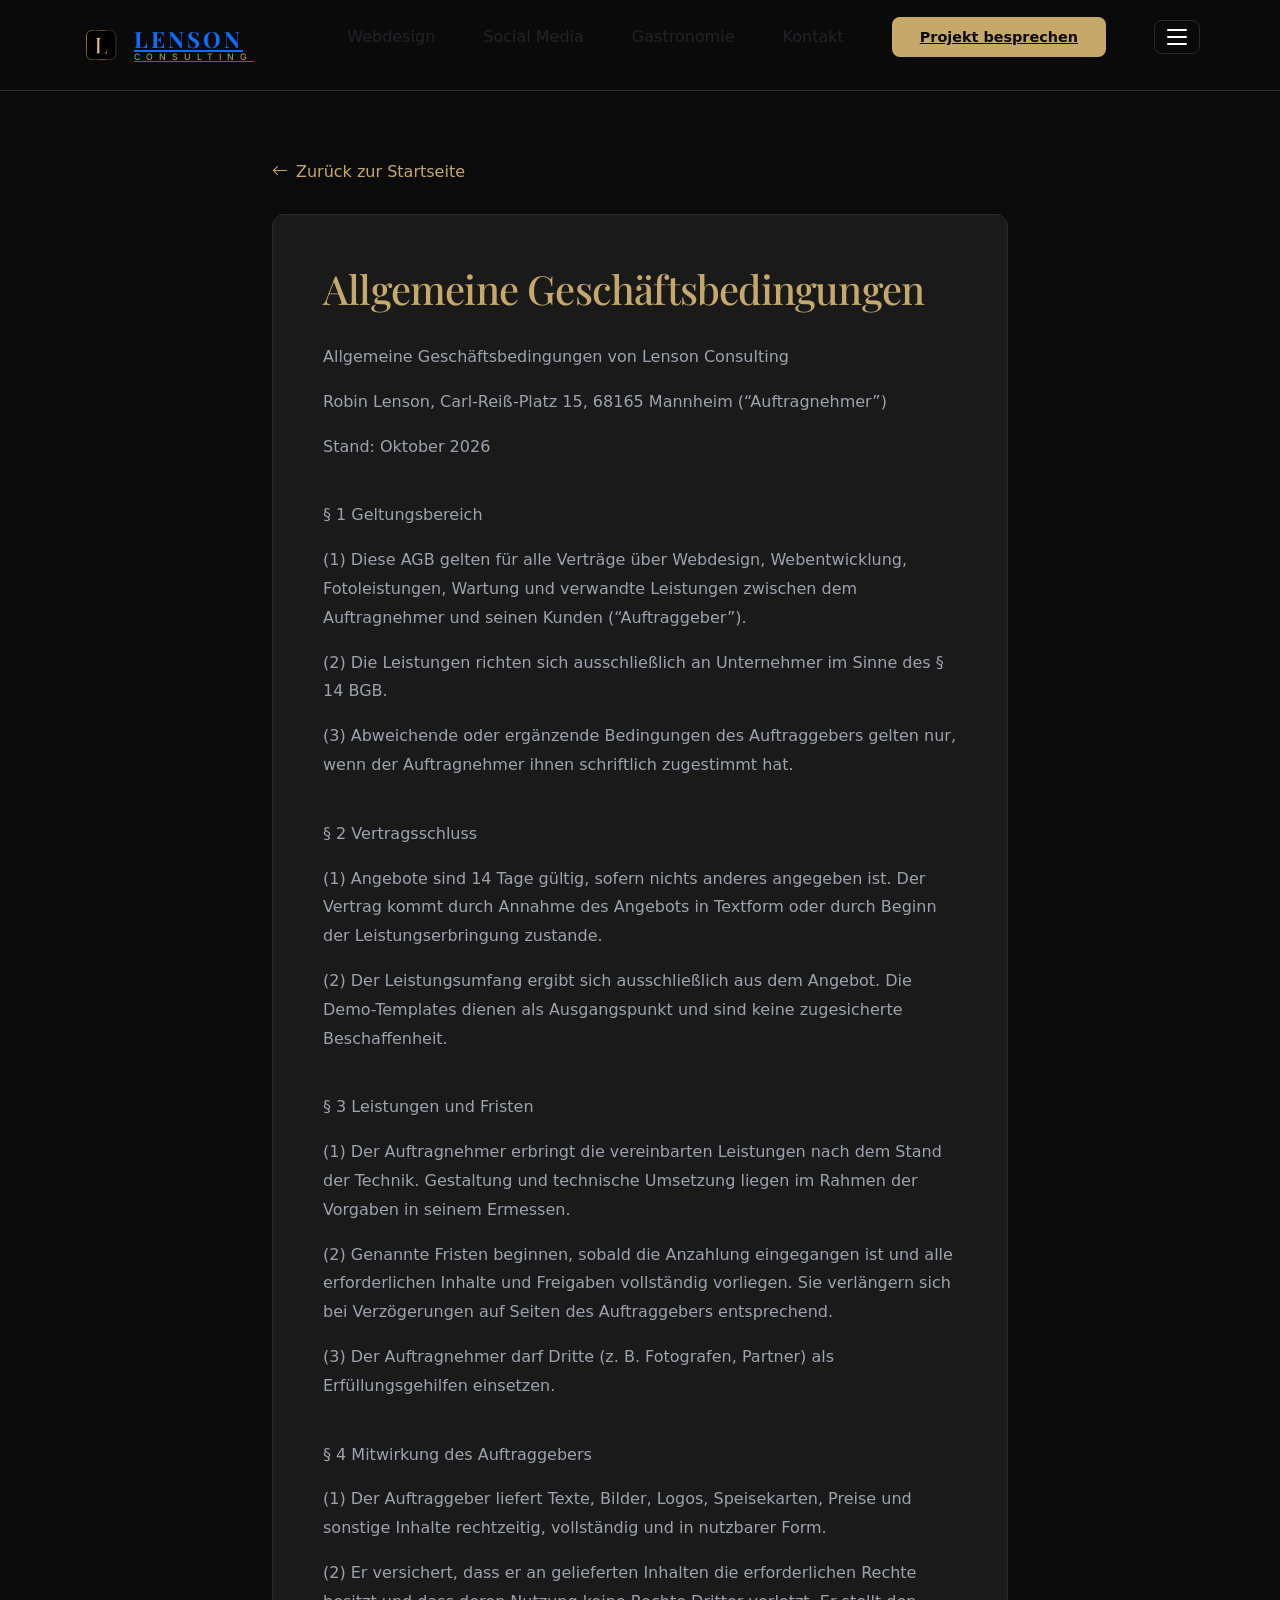
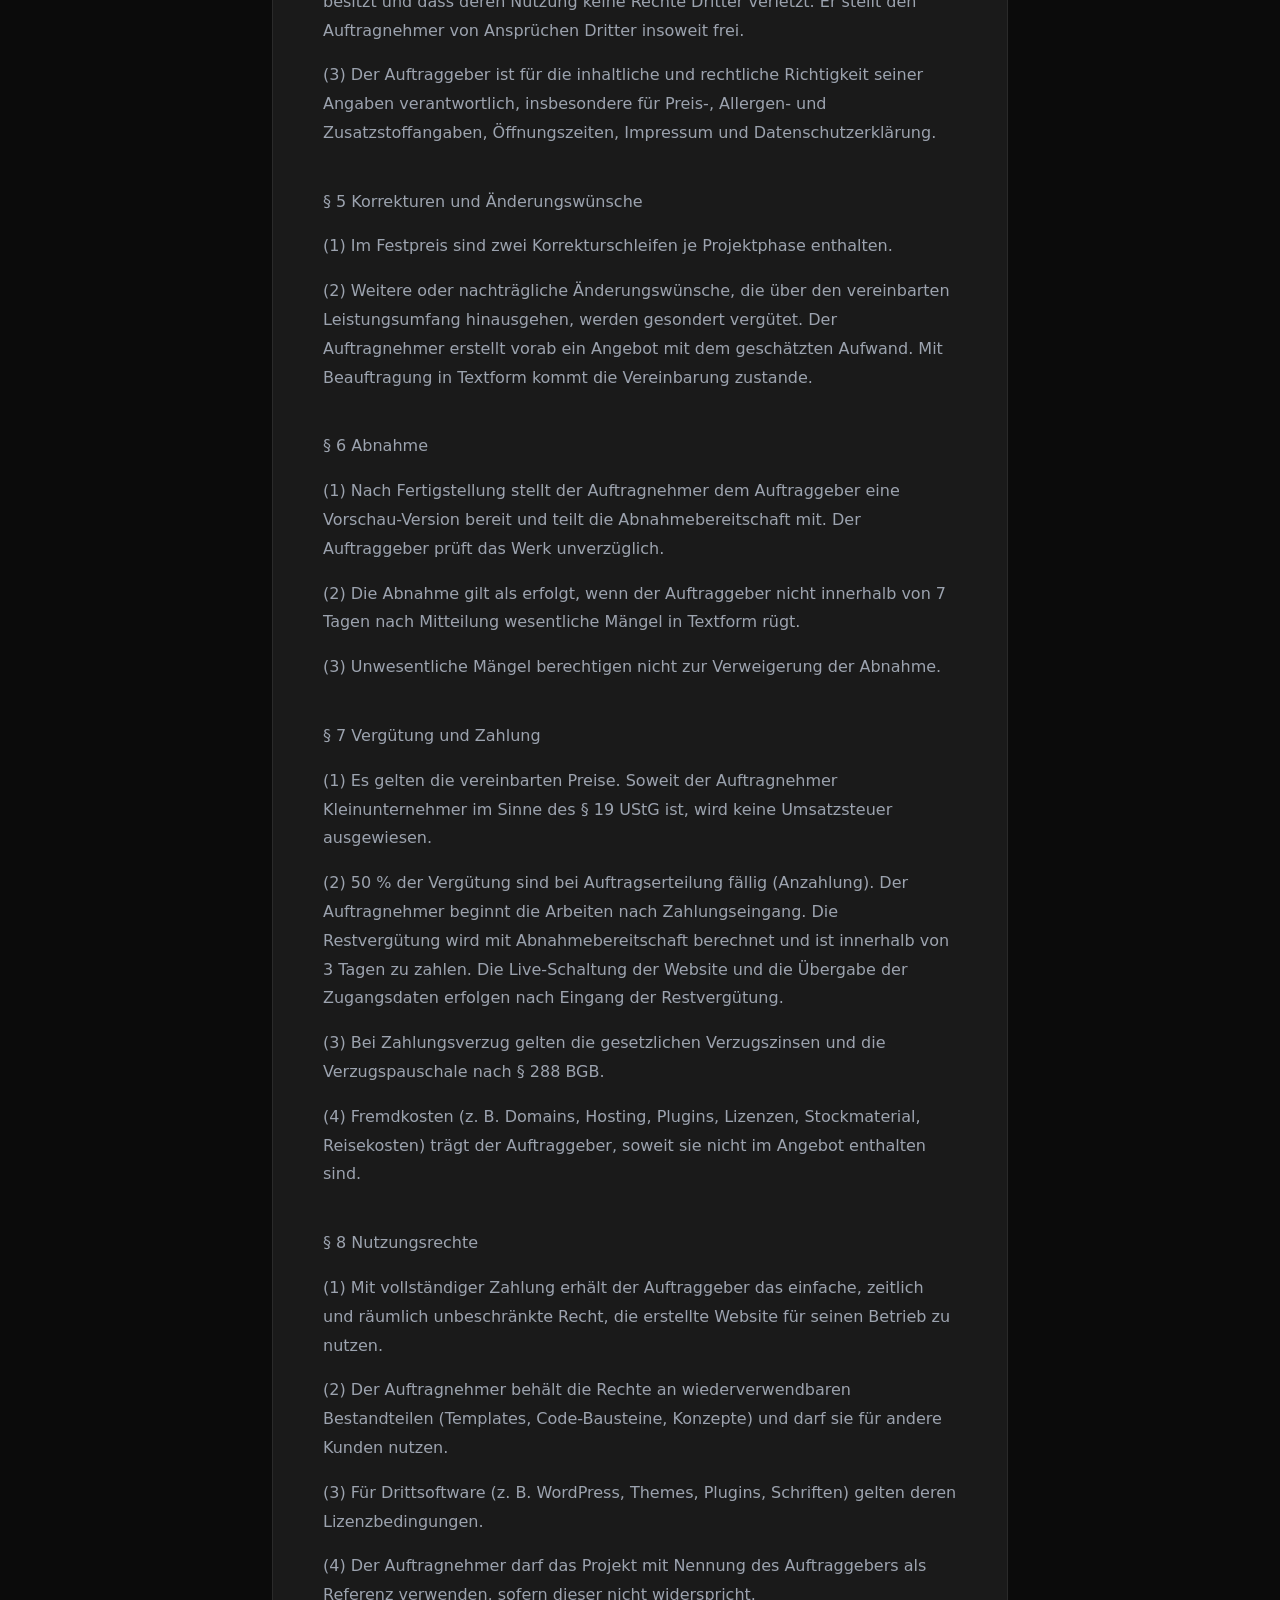
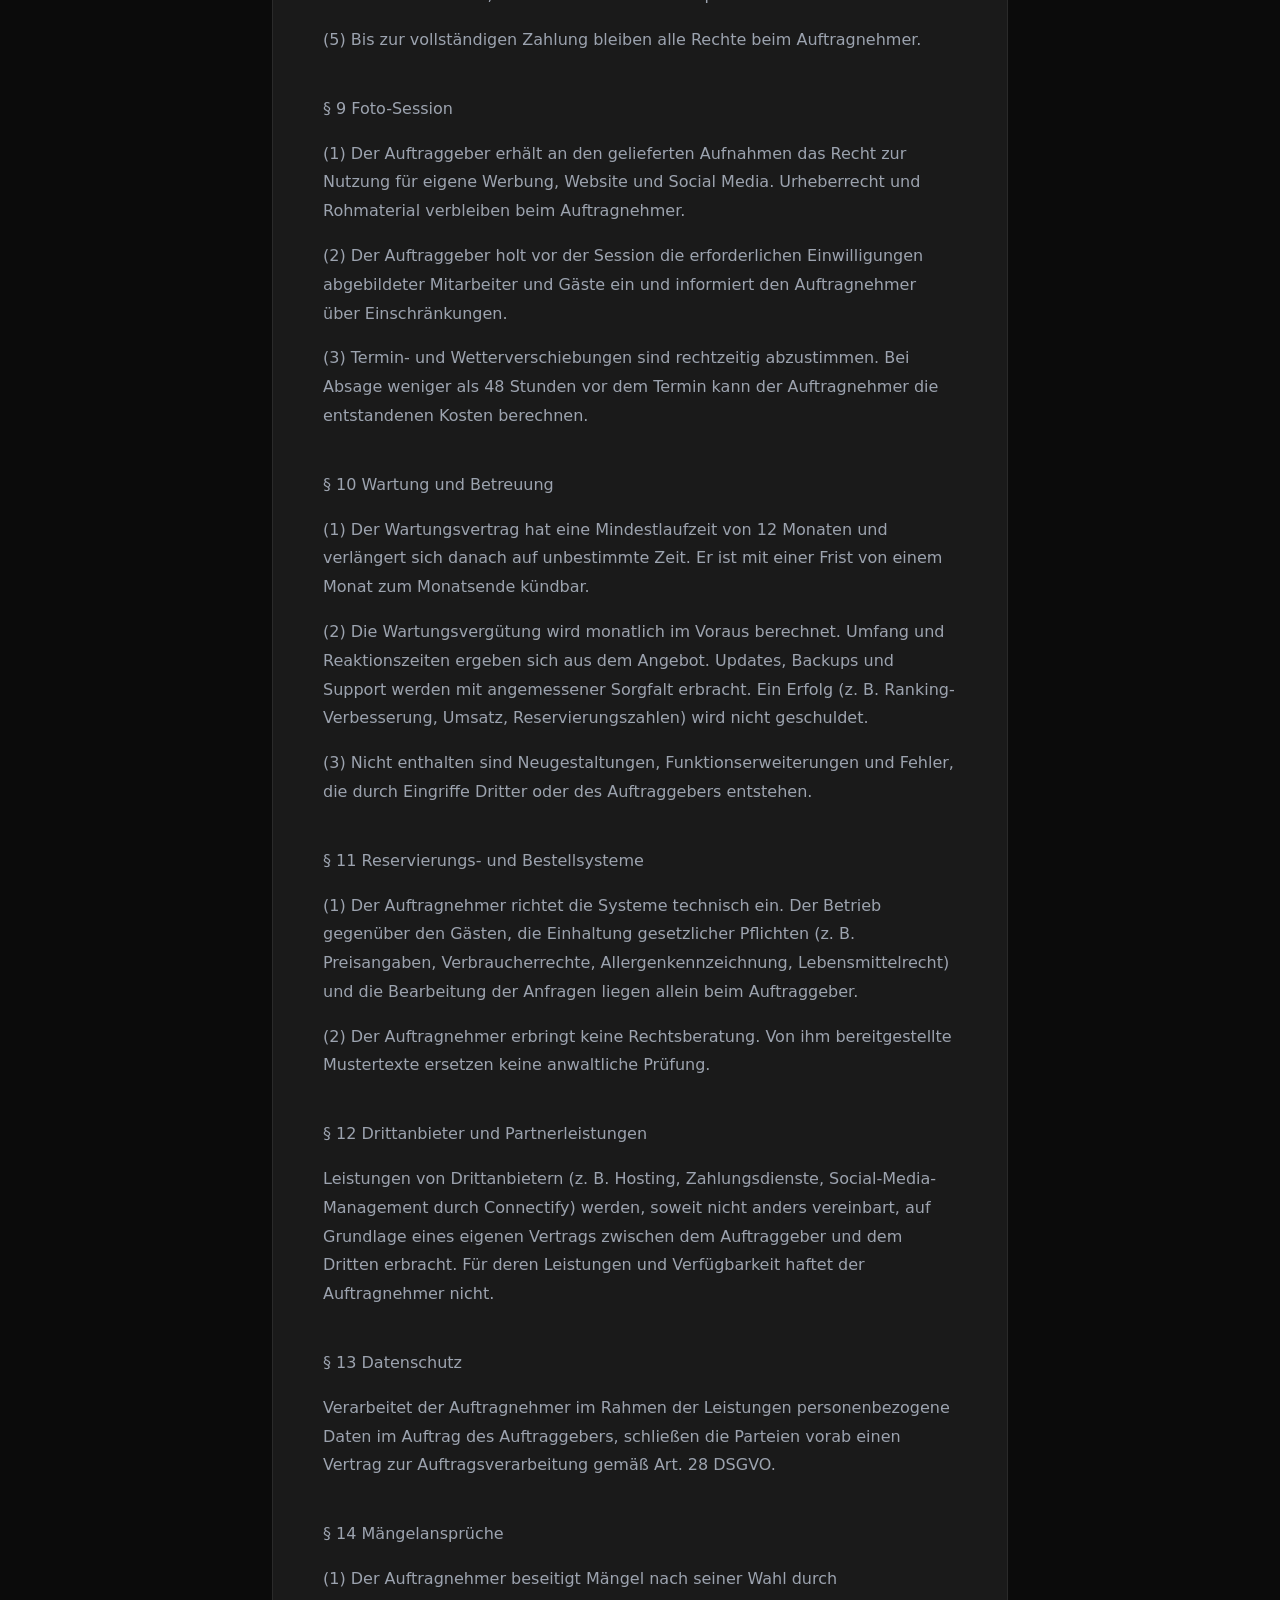
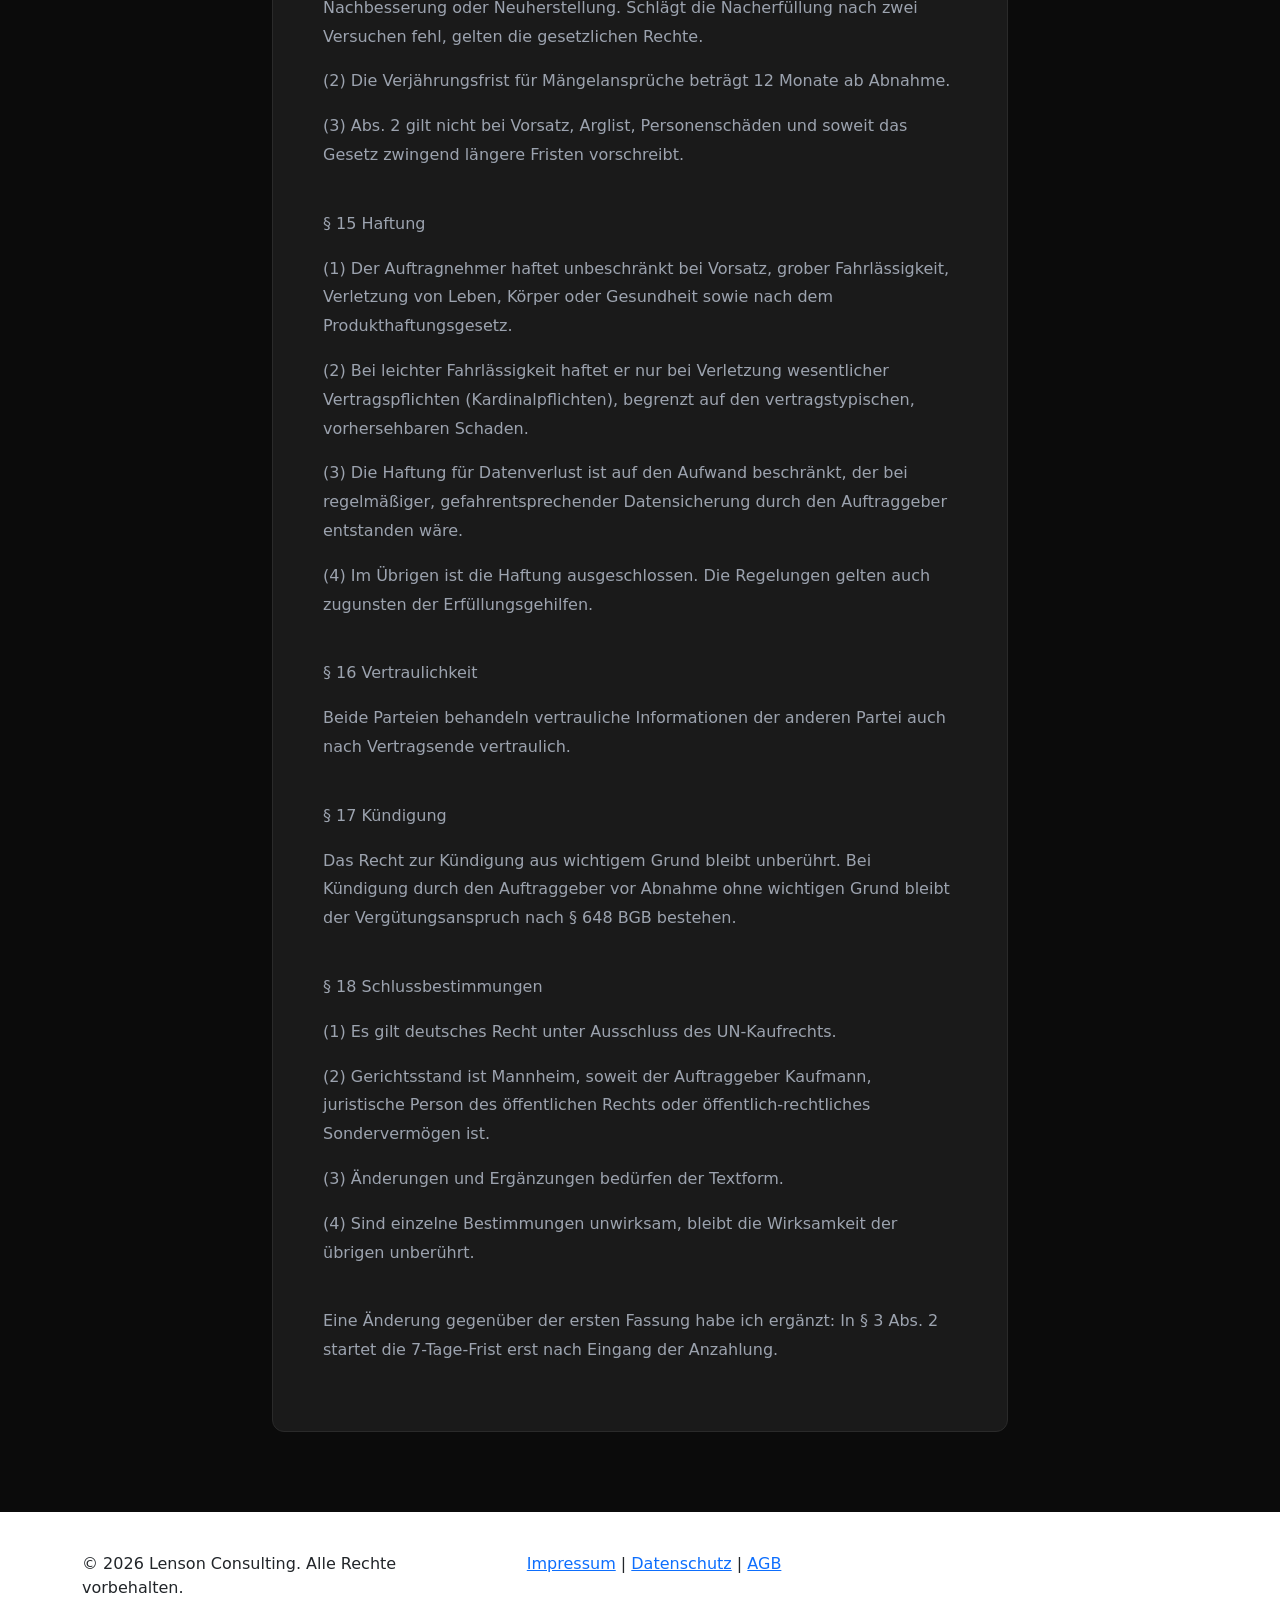
==== agb.html @ 4d8682b4 "fix: rechtliche Seiten Styling angepasst" ====
<!DOCTYPE html>
<html lang="de">
<head>
    <meta charset="UTF-8">
    <meta name="viewport" content="width=device-width, initial-scale=1.0">
    <meta name="robots" content="noindex, follow">
    <title>AGB | Lenson Consulting</title>
    
    <link rel="stylesheet" href="css/landing-new.css">
    <link href="https://cdn.jsdelivr.net/npm/bootstrap@5.3.2/dist/css/bootstrap.min.css" rel="stylesheet">
    <link href="https://cdn.jsdelivr.net/npm/bootstrap-icons@1.11.3/font/bootstrap-icons.css" rel="stylesheet">
    <link href="https://fonts.googleapis.com/css2?family=Alex+Brush&family=Playfair+Display:ital,wght@0,400;0,500;0,600;0,700;1,400&family=Inter:wght@300;400;500;600;700&display=swap" rel="stylesheet">
    
    <style>
        .legal-section { padding: 160px 0 80px; background-color: #0B0B0B; }
        .legal-content { background: #1A1A1A; border-radius: 12px; padding: 50px; border: 1px solid #2A2A2A; }
        .legal-content h1 { font-family: 'Playfair Display', serif; color: #C6A86B; margin-bottom: 30px; }
        .legal-content h2 { font-family: 'Playfair Display', serif; color: #FFFFFF; font-size: 1.5rem; margin-top: 30px; margin-bottom: 15px; }
        .legal-content h3 { font-family: 'Playfair Display', serif; color: #FFFFFF; font-size: 1.2rem; margin-top: 25px; margin-bottom: 12px; }
        .legal-content p, .legal-content li { color: #9CA3AF; line-height: 1.8; }
        .legal-content a { color: #C6A86B; text-decoration: none; }
        .legal-content a:hover { color: #D4B87A; }
        .back-link { display: inline-flex; align-items: center; gap: 8px; color: #C6A86B; text-decoration: none; margin-bottom: 30px; font-weight: 500; }
        .back-link:hover { color: #D4B87A; }
        .brand-text { display: flex; align-items: baseline; }
        .brand-initial { font-family: 'Alex Brush', 'Playfair Display', Georgia, cursive; font-size: 1.5em; font-weight: 400; color: var(--color-gold); display: inline; vertical-align: baseline; margin-right: -1px; }
    </style>
</head>
<body>
    <!-- Navigation -->
    <header class="nav-header" id="navHeader">
        <nav class="nav-container">
            <a href="index.html" class="nav-logo">
                <img src="assets/images/logo.png" alt="Lenson Consulting Logo">
                <div class="nav-logo-text">
                    <span class="nav-logo-main">Lenson</span>
                    <span class="nav-logo-sub">CONSULTING</span>
                </div>
            </a>
            
            <ul class="nav-menu">
                <li><a href="index.html#webdesign" class="nav-link">Webdesign</a></li>
                <li><a href="index.html#social" class="nav-link">Social Media</a></li>
                <li><a href="index.html#gastronomie" class="nav-link">Gastronomie</a></li>
                <li><a href="index.html#kontakt" class="nav-link">Kontakt</a></li>
                <li><a href="index.html#kontakt" class="nav-cta">Projekt besprechen</a></li>
                <li class="nav-legal-dropdown">
                    <button class="nav-legal-toggle" aria-label="Rechtliches Menü">
                        <svg width="20" height="16" viewBox="0 0 20 16" fill="none" xmlns="http://www.w3.org/2000/svg">
                            <rect y="0" width="20" height="2" rx="1" fill="currentColor"/>
                            <rect y="7" width="20" height="2" rx="1" fill="currentColor"/>
                            <rect y="14" width="20" height="2" rx="1" fill="currentColor"/>
                        </svg>
                    </button>
                    <ul class="nav-legal-menu">
                        <li><a href="datenschutz.html">Datenschutz</a></li>
                        <li><a href="impressum.html">Impressum</a></li>
                        <li><a href="agb.html">AGB</a></li>
                    </ul>
                </li>
            </ul>
            
            <button class="nav-toggle" aria-label="Menü öffnen">
                <span></span>
                <span></span>
                <span></span>
            </button>
        </nav>
    </header>
    <script>
        document.addEventListener('DOMContentLoaded', function() {
            const toggle = document.querySelector('.nav-legal-toggle');
            const dropdown = document.querySelector('.nav-legal-dropdown');
            if (toggle && dropdown) {
                toggle.addEventListener('click', function(e) {
                    e.preventDefault();
                    dropdown.classList.toggle('open');
                });
                document.addEventListener('click', function(e) {
                    if (!dropdown.contains(e.target)) {
                        dropdown.classList.remove('open');
                    }
                });
            }
        });
    </script>

    <section class="legal-section">
        <div class="container">
            <div class="row justify-content-center">
                <div class="col-lg-8">
                    <a href="index.html" class="back-link"><i class="bi bi-arrow-left"></i> Zurück zur Startseite</a>
                    <div class="legal-content">
<h1>Allgemeine Geschäftsbedingungen</h1>
<p>Allgemeine Geschäftsbedingungen von Lenson Consulting</p>
<p>Robin Lenson, Carl-Reiß-Platz 15, 68165 Mannheim (“Auftragnehmer”)</p>
<p>Stand: Oktober 2026</p>
<br>
<p>§ 1 Geltungsbereich</p>
<p>(1) Diese AGB gelten für alle Verträge über Webdesign, Webentwicklung, Fotoleistungen, Wartung und verwandte Leistungen zwischen dem Auftragnehmer und seinen Kunden (“Auftraggeber”).</p>
<p>(2) Die Leistungen richten sich ausschließlich an Unternehmer im Sinne des § 14 BGB.</p>
<p>(3) Abweichende oder ergänzende Bedingungen des Auftraggebers gelten nur, wenn der Auftragnehmer ihnen schriftlich zugestimmt hat.</p>
<br>
<p>§ 2 Vertragsschluss</p>
<p>(1) Angebote sind 14 Tage gültig, sofern nichts anderes angegeben ist. Der Vertrag kommt durch Annahme des Angebots in Textform oder durch Beginn der Leistungserbringung zustande.</p>
<p>(2) Der Leistungsumfang ergibt sich ausschließlich aus dem Angebot. Die Demo-Templates dienen als Ausgangspunkt und sind keine zugesicherte Beschaffenheit.</p>
<br>
<p>§ 3 Leistungen und Fristen</p>
<p>(1) Der Auftragnehmer erbringt die vereinbarten Leistungen nach dem Stand der Technik. Gestaltung und technische Umsetzung liegen im Rahmen der Vorgaben in seinem Ermessen.</p>
<p>(2) Genannte Fristen beginnen, sobald die Anzahlung eingegangen ist und alle erforderlichen Inhalte und Freigaben vollständig vorliegen. Sie verlängern sich bei Verzögerungen auf Seiten des Auftraggebers entsprechend.</p>
<p>(3) Der Auftragnehmer darf Dritte (z. B. Fotografen, Partner) als Erfüllungsgehilfen einsetzen.</p>
<br>
<p>§ 4 Mitwirkung des Auftraggebers</p>
<p>(1) Der Auftraggeber liefert Texte, Bilder, Logos, Speisekarten, Preise und sonstige Inhalte rechtzeitig, vollständig und in nutzbarer Form.</p>
<p>(2) Er versichert, dass er an gelieferten Inhalten die erforderlichen Rechte besitzt und dass deren Nutzung keine Rechte Dritter verletzt. Er stellt den Auftragnehmer von Ansprüchen Dritter insoweit frei.</p>
<p>(3) Der Auftraggeber ist für die inhaltliche und rechtliche Richtigkeit seiner Angaben verantwortlich, insbesondere für Preis-, Allergen- und Zusatzstoffangaben, Öffnungszeiten, Impressum und Datenschutzerklärung.</p>
<br>
<p>§ 5 Korrekturen und Änderungswünsche</p>
<p>(1) Im Festpreis sind zwei Korrekturschleifen je Projektphase enthalten.</p>
<p>(2) Weitere oder nachträgliche Änderungswünsche, die über den vereinbarten Leistungsumfang hinausgehen, werden gesondert vergütet. Der Auftragnehmer erstellt vorab ein Angebot mit dem geschätzten Aufwand. Mit Beauftragung in Textform kommt die Vereinbarung zustande.</p>
<br>
<p>§ 6 Abnahme</p>
<p>(1) Nach Fertigstellung stellt der Auftragnehmer dem Auftraggeber eine Vorschau-Version bereit und teilt die Abnahmebereitschaft mit. Der Auftraggeber prüft das Werk unverzüglich.</p>
<p>(2) Die Abnahme gilt als erfolgt, wenn der Auftraggeber nicht innerhalb von 7 Tagen nach Mitteilung wesentliche Mängel in Textform rügt.</p>
<p>(3) Unwesentliche Mängel berechtigen nicht zur Verweigerung der Abnahme.</p>
<br>
<p>§ 7 Vergütung und Zahlung</p>
<p>(1) Es gelten die vereinbarten Preise. Soweit der Auftragnehmer Kleinunternehmer im Sinne des § 19 UStG ist, wird keine Umsatzsteuer ausgewiesen.</p>
<p>(2) 50 % der Vergütung sind bei Auftragserteilung fällig (Anzahlung). Der Auftragnehmer beginnt die Arbeiten nach Zahlungseingang. Die Restvergütung wird mit Abnahmebereitschaft berechnet und ist innerhalb von 3 Tagen zu zahlen. Die Live-Schaltung der Website und die Übergabe der Zugangsdaten erfolgen nach Eingang der Restvergütung.</p>
<p>(3) Bei Zahlungsverzug gelten die gesetzlichen Verzugszinsen und die Verzugspauschale nach § 288 BGB.</p>
<p>(4) Fremdkosten (z. B. Domains, Hosting, Plugins, Lizenzen, Stockmaterial, Reisekosten) trägt der Auftraggeber, soweit sie nicht im Angebot enthalten sind.</p>
<br>
<p>§ 8 Nutzungsrechte</p>
<p>(1) Mit vollständiger Zahlung erhält der Auftraggeber das einfache, zeitlich und räumlich unbeschränkte Recht, die erstellte Website für seinen Betrieb zu nutzen.</p>
<p>(2) Der Auftragnehmer behält die Rechte an wiederverwendbaren Bestandteilen (Templates, Code-Bausteine, Konzepte) und darf sie für andere Kunden nutzen.</p>
<p>(3) Für Drittsoftware (z. B. WordPress, Themes, Plugins, Schriften) gelten deren Lizenzbedingungen.</p>
<p>(4) Der Auftragnehmer darf das Projekt mit Nennung des Auftraggebers als Referenz verwenden, sofern dieser nicht widerspricht.</p>
<p>(5) Bis zur vollständigen Zahlung bleiben alle Rechte beim Auftragnehmer.</p>
<br>
<p>§ 9 Foto-Session</p>
<p>(1) Der Auftraggeber erhält an den gelieferten Aufnahmen das Recht zur Nutzung für eigene Werbung, Website und Social Media. Urheberrecht und Rohmaterial verbleiben beim Auftragnehmer.</p>
<p>(2) Der Auftraggeber holt vor der Session die erforderlichen Einwilligungen abgebildeter Mitarbeiter und Gäste ein und informiert den Auftragnehmer über Einschränkungen.</p>
<p>(3) Termin- und Wetterverschiebungen sind rechtzeitig abzustimmen. Bei Absage weniger als 48 Stunden vor dem Termin kann der Auftragnehmer die entstandenen Kosten berechnen.</p>
<br>
<p>§ 10 Wartung und Betreuung</p>
<p>(1) Der Wartungsvertrag hat eine Mindestlaufzeit von 12 Monaten und verlängert sich danach auf unbestimmte Zeit. Er ist mit einer Frist von einem Monat zum Monatsende kündbar.</p>
<p>(2) Die Wartungsvergütung wird monatlich im Voraus berechnet. Umfang und Reaktionszeiten ergeben sich aus dem Angebot. Updates, Backups und Support werden mit angemessener Sorgfalt erbracht. Ein Erfolg (z. B. Ranking-Verbesserung, Umsatz, Reservierungszahlen) wird nicht geschuldet.</p>
<p>(3) Nicht enthalten sind Neugestaltungen, Funktionserweiterungen und Fehler, die durch Eingriffe Dritter oder des Auftraggebers entstehen.</p>
<br>
<p>§ 11 Reservierungs- und Bestellsysteme</p>
<p>(1) Der Auftragnehmer richtet die Systeme technisch ein. Der Betrieb gegenüber den Gästen, die Einhaltung gesetzlicher Pflichten (z. B. Preisangaben, Verbraucherrechte, Allergenkennzeichnung, Lebensmittelrecht) und die Bearbeitung der Anfragen liegen allein beim Auftraggeber.</p>
<p>(2) Der Auftragnehmer erbringt keine Rechtsberatung. Von ihm bereitgestellte Mustertexte ersetzen keine anwaltliche Prüfung.</p>
<br>
<p>§ 12 Drittanbieter und Partnerleistungen</p>
<p>Leistungen von Drittanbietern (z. B. Hosting, Zahlungsdienste, Social-Media-Management durch Connectify) werden, soweit nicht anders vereinbart, auf Grundlage eines eigenen Vertrags zwischen dem Auftraggeber und dem Dritten erbracht. Für deren Leistungen und Verfügbarkeit haftet der Auftragnehmer nicht.</p>
<br>
<p>§ 13 Datenschutz</p>
<p>Verarbeitet der Auftragnehmer im Rahmen der Leistungen personenbezogene Daten im Auftrag des Auftraggebers, schließen die Parteien vorab einen Vertrag zur Auftragsverarbeitung gemäß Art. 28 DSGVO.</p>
<br>
<p>§ 14 Mängelansprüche</p>
<p>(1) Der Auftragnehmer beseitigt Mängel nach seiner Wahl durch Nachbesserung oder Neuherstellung. Schlägt die Nacherfüllung nach zwei Versuchen fehl, gelten die gesetzlichen Rechte.</p>
<p>(2) Die Verjährungsfrist für Mängelansprüche beträgt 12 Monate ab Abnahme.</p>
<p>(3) Abs. 2 gilt nicht bei Vorsatz, Arglist, Personenschäden und soweit das Gesetz zwingend längere Fristen vorschreibt.</p>
<br>
<p>§ 15 Haftung</p>
<p>(1) Der Auftragnehmer haftet unbeschränkt bei Vorsatz, grober Fahrlässigkeit, Verletzung von Leben, Körper oder Gesundheit sowie nach dem Produkthaftungsgesetz.</p>
<p>(2) Bei leichter Fahrlässigkeit haftet er nur bei Verletzung wesentlicher Vertragspflichten (Kardinalpflichten), begrenzt auf den vertragstypischen, vorhersehbaren Schaden.</p>
<p>(3) Die Haftung für Datenverlust ist auf den Aufwand beschränkt, der bei regelmäßiger, gefahrentsprechender Datensicherung durch den Auftraggeber entstanden wäre.</p>
<p>(4) Im Übrigen ist die Haftung ausgeschlossen. Die Regelungen gelten auch zugunsten der Erfüllungsgehilfen.</p>
<br>
<p>§ 16 Vertraulichkeit</p>
<p>Beide Parteien behandeln vertrauliche Informationen der anderen Partei auch nach Vertragsende vertraulich.</p>
<br>
<p>§ 17 Kündigung</p>
<p>Das Recht zur Kündigung aus wichtigem Grund bleibt unberührt. Bei Kündigung durch den Auftraggeber vor Abnahme ohne wichtigen Grund bleibt der Vergütungsanspruch nach § 648 BGB bestehen.</p>
<br>
<p>§ 18 Schlussbestimmungen</p>
<p>(1) Es gilt deutsches Recht unter Ausschluss des UN-Kaufrechts.</p>
<p>(2) Gerichtsstand ist Mannheim, soweit der Auftraggeber Kaufmann, juristische Person des öffentlichen Rechts oder öffentlich-rechtliches Sondervermögen ist.</p>
<p>(3) Änderungen und Ergänzungen bedürfen der Textform.</p>
<p>(4) Sind einzelne Bestimmungen unwirksam, bleibt die Wirksamkeit der übrigen unberührt.</p>
<br>
<p>Eine Änderung gegenüber der ersten Fassung habe ich ergänzt: In § 3 Abs. 2 startet die 7-Tage-Frist erst nach Eingang der Anzahlung.</p>
                    </div>
                </div>
            </div>
        </div>
    </section>

    <footer class="footer-section">
        <div class="container">
            <div class="footer-bottom" style="margin-top: 0; border-top: none;">
                <div class="row">
                    <div class="col-md-6">
                        <p class="mb-0">&copy; 2026 Lenson Consulting. Alle Rechte vorbehalten.</p>
                    </div>
                    <div class="col-md-6 text-md-end">
                        <p class="mb-0"><a href="impressum.html" class="text-gold">Impressum</a> | <a href="datenschutz.html" class="text-gold">Datenschutz</a> | <a href="agb.html" class="text-gold">AGB</a></p>
                    </div>
                </div>
            </div>
        </div>
    </footer>

    <script src="https://cdn.jsdelivr.net/npm/bootstrap@5.3.2/dist/js/bootstrap.bundle.min.js"></script>
    <script src="js/main.js"></script>
</body>
</html>
---- css/landing-new.css ----
/* ============================================
   LENSON CONSULTING - Premium Landingpage
   Dark, Premium Design (matching restaurant.html)
   ============================================ */

/* CSS-Variablen - identisch mit style.css */
:root {
    /* Premium-Farbpalette */
    --color-black: #0B0B0B;
    --color-anthrazit: #1A1A1A;
    --color-dark: #111111;
    --color-gold: #C6A86B;
    --color-gold-light: #D4B87A;
    --color-gold-dark: #A88D52;
    --color-white: #FFFFFF;
    --color-offwhite: #F5F0EB;
    --color-gray: #6B7280;
    --color-gray-light: #9CA3AF;
    --color-border: #2A2A2A;
    
    /* Landingpage-Kompatibilitaet */
    --color-bg-primary: var(--color-black);
    --color-bg-secondary: var(--color-anthrazit);
    --color-bg-tertiary: var(--color-dark);
    --color-text-primary: var(--color-white);
    --color-text-secondary: var(--color-gray-light);
    --color-text-tertiary: var(--color-gray);
    --color-accent: var(--color-gold);
    --color-accent-hover: var(--color-gold-light);
    --color-border-light: var(--color-border);
    --font-display: 'Playfair Display', Georgia, 'Times New Roman', serif;
    --font-body: 'Inter', -apple-system, BlinkMacSystemFont, 'Segoe UI', sans-serif;
    --transition: all 0.3s cubic-bezier(0.4, 0, 0.2, 1);
    --section-padding: 120px 0;
}

/* Basis */
* {
    margin: 0;
    padding: 0;
    box-sizing: border-box;
}

html {
    scroll-behavior: smooth;
    scroll-padding-top: 100px;
}

body {
    font-family: var(--font-body);
    font-size: 16px;
    line-height: 1.8;
    color: var(--color-text-primary);
    background-color: var(--color-bg-primary);
    -webkit-font-smoothing: antialiased;
    -moz-osx-font-smoothing: grayscale;
    overflow-x: hidden;
}

h1, h2, h3, h4, h5, h6 {
    font-family: var(--font-display);
    font-weight: 600;
    line-height: 1.2;
    letter-spacing: -0.02em;
    color: var(--color-text-primary);
}

img {
    max-width: 100%;
    height: auto;
    display: block;
    border-radius: 12px;
}

a {
    color: var(--color-text-primary);
    text-decoration: none;
    transition: var(--transition);
}

a:hover {
    color: var(--color-accent);
}

/* Container */
.container {
    max-width: 1200px;
    margin: 0 auto;
    padding: 0 40px;
}

/* Navigation */
.nav-header {
    position: fixed;
    top: 0;
    left: 0;
    right: 0;
    z-index: 1000;
    background: rgba(11, 11, 11, 0.98);
    backdrop-filter: blur(20px);
    -webkit-backdrop-filter: blur(20px);
    border-bottom: 1px solid var(--color-border-light);
    transition: var(--transition);
}

.nav-header.scrolled {
    box-shadow: 0 1px 20px rgba(0, 0, 0, 0.02);
}

.nav-container {
    max-width: 1200px;
    margin: 0 auto;
    padding: 0 40px;
    display: flex;
    align-items: center;
    justify-content: space-between;
    height: 90px;
}

.nav-logo {
    display: flex;
    align-items: center;
    gap: 12px;
}

.nav-logo img {
    width: 42px;
    height: 42px;
}

.nav-logo-text {
    display: flex;
    flex-direction: column;
    line-height: 1;
}

.nav-logo-main {
    font-family: var(--font-display);
    font-size: 1.4rem;
    font-weight: 700;
    letter-spacing: 3px;
    text-transform: uppercase;
}

.nav-logo-sub {
    font-family: var(--font-body);
    font-size: 0.55rem;
    letter-spacing: 6px;
    text-transform: uppercase;
    color: var(--color-accent);
    margin-top: 2px;
}

.nav-menu {
    display: flex;
    align-items: center;
    gap: 48px;
    list-style: none;
}

.nav-link {
    font-size: 0.95rem;
    font-weight: 400;
    color: var(--color-text-secondary);
    position: relative;
}

.nav-link:hover {
    color: var(--color-text-primary);
}

.nav-cta {
    padding: 12px 28px;
    background: var(--color-gold);
    color: var(--color-black) !important;
    font-size: 0.9rem;
    font-weight: 600;
    transition: var(--transition);
    border-radius: 8px;
}

.nav-cta:hover {
    background: var(--color-gold-light);
    color: var(--color-black) !important;
    transform: translateY(-2px);
    box-shadow: 0 10px 30px rgba(198, 168, 107, 0.3);
}

/* Legal Dropdown */
.nav-legal-dropdown {
    position: relative;
    list-style: none;
}

.nav-legal-toggle {
    background: transparent;
    border: 1px solid var(--color-border);
    color: var(--color-text-primary);
    padding: 8px 12px;
    cursor: pointer;
    display: flex;
    align-items: center;
    justify-content: center;
    transition: var(--transition);
    border-radius: 8px;
}

.nav-legal-toggle:hover {
    border-color: var(--color-gold);
    color: var(--color-gold);
}

.nav-legal-menu {
    position: absolute;
    top: 120%;
    right: 0;
    background: var(--color-bg-secondary);
    border: 1px solid var(--color-border);
    list-style: none;
    min-width: 150px;
    opacity: 0;
    visibility: hidden;
    transform: translateY(10px);
    transition: var(--transition);
    z-index: 1000;
    border-radius: 8px;
}

.nav-legal-dropdown.open .nav-legal-menu {
    opacity: 1;
    visibility: visible;
    transform: translateY(0);
}

.nav-legal-menu li a {
    display: block;
    padding: 10px 16px;
    color: var(--color-text-secondary);
    font-size: 0.9rem;
    border-bottom: 1px solid var(--color-border-light);
}

.nav-legal-menu li:last-child a {
    border-bottom: none;
}

.nav-legal-menu li a:hover {
    background: var(--color-bg-tertiary);
    color: var(--color-gold);
}

.nav-toggle {
    display: none;
    background: none;
    border: none;
    cursor: pointer;
    padding: 8px;
}

.nav-toggle span {
    display: block;
    width: 24px;
    height: 1px;
    background: var(--color-text-primary);
    margin: 6px 0;
}

/* Hero Section */
.hero {
    padding: 200px 0 140px;
    min-height: 100vh;
    display: flex;
    align-items: center;
}

.hero-grid {
    display: grid;
    grid-template-columns: 1.2fr 1fr;
    gap: 80px;
    align-items: center;
}

.hero-content {
    max-width: 600px;
}

.hero-label {
    display: inline-block;
    font-size: 0.85rem;
    letter-spacing: 3px;
    text-transform: uppercase;
    color: var(--color-accent);
    margin-bottom: 32px;
    font-weight: 500;
}

.hero-title {
    font-size: clamp(2.8rem, 5vw, 4.5rem);
    margin-bottom: 28px;
    line-height: 1.1;
}

.hero-subtitle {
    font-size: 1.15rem;
    color: var(--color-text-secondary);
    margin-bottom: 48px;
    max-width: 500px;
}

.hero-actions {
    display: flex;
    gap: 16px;
    flex-wrap: wrap;
}

.btn {
    display: inline-flex;
    align-items: center;
    gap: 10px;
    padding: 16px 36px;
    font-size: 0.95rem;
    font-weight: 500;
    transition: var(--transition);
    border: 1px solid transparent;
    border-radius: 8px;
}

.btn-primary {
    background: var(--color-gold);
    color: var(--color-black) !important;
    font-weight: 600;
    border-radius: 8px;
}

.btn-primary:hover {
    background: var(--color-gold-light);
    color: var(--color-black) !important;
    transform: translateY(-2px);
    box-shadow: 0 10px 30px rgba(198, 168, 107, 0.3);
}

.btn-secondary {
    background: transparent;
    color: var(--color-gold) !important;
    border: 1px solid var(--color-gold);
    font-weight: 600;
    border-radius: 8px;
}

.btn-secondary:hover {
    background: var(--color-gold);
    color: var(--color-black) !important;
    border-color: var(--color-gold);
    transform: translateY(-2px);
    box-shadow: 0 10px 30px rgba(198, 168, 107, 0.2);
}

.hero-visual {
    position: relative;
}

.hero-mockup {
    position: relative;
    padding: 40px;
    background: var(--color-bg-secondary);
    border: 1px solid var(--color-border-light);
}

.hero-mockup-frame {
    background: var(--color-bg-secondary);
    border: 1px solid var(--color-border);
    box-shadow: 0 40px 80px rgba(0, 0, 0, 0.25);
    overflow: hidden;
}

.hero-mockup-header {
    display: flex;
    align-items: center;
    gap: 8px;
    padding: 16px 24px;
    background: var(--color-bg-secondary);
    border-bottom: 1px solid var(--color-border-light);
}

.hero-mockup-dot {
    width: 10px;
    height: 10px;
    border-radius: 50%;
    background: var(--color-border);
}

.hero-mockup-content {
    padding: 40px 32px;
    min-height: 400px;
}

.mockup-line {
    height: 12px;
    background: var(--color-border-light);
    margin-bottom: 16px;
    border-radius: 6px;
}

.mockup-line.short { width: 60%; }
.mockup-line.medium { width: 80%; }
.mockup-line.long { width: 100%; }

/* Section Base */
.section {
    padding: var(--section-padding);
}

.section-header {
    max-width: 700px;
    margin-bottom: 80px;
}

.section-label {
    display: inline-block;
    font-size: 0.85rem;
    letter-spacing: 3px;
    text-transform: uppercase;
    color: var(--color-accent);
    margin-bottom: 24px;
    font-weight: 500;
}

.section-title {
    font-size: clamp(2.2rem, 4vw, 3.2rem);
    margin-bottom: 24px;
}

.section-description {
    font-size: 1.1rem;
    color: var(--color-text-secondary);
}

/* Webdesign Section */
.webdesign-section {
    background: var(--color-bg-primary);
}

.webdesign-grid {
    display: grid;
    grid-template-columns: 1fr 1fr;
    gap: 80px;
    align-items: center;
}

.webdesign-content h2 {
    font-size: clamp(2rem, 3.5vw, 2.8rem);
    margin-bottom: 28px;
}

.webdesign-content p {
    color: var(--color-text-secondary);
    margin-bottom: 32px;
    font-size: 1.05rem;
}

.webdesign-list {
    list-style: none;
    margin-bottom: 40px;
}

.webdesign-list li {
    padding: 16px 0;
    border-bottom: 1px solid var(--color-border-light);
    color: var(--color-text-secondary);
    display: flex;
    align-items: center;
    gap: 12px;
}

.webdesign-list li:last-child {
    border-bottom: none;
}

.webdesign-list i {
    color: var(--color-accent);
    font-size: 1.1rem;
}

.webdesign-visual {
    position: relative;
}

.webdesign-image {
    width: 100%;
    height: 500px;
    background: linear-gradient(135deg, var(--color-bg-secondary) 0%, var(--color-bg-primary) 100%);
    border: 1px solid var(--color-border-light);
    display: flex;
    align-items: center;
    justify-content: center;
}

/* Social Media Section */
.social-section {
    background: var(--color-bg-secondary);
}

.social-grid {
    display: grid;
    grid-template-columns: 1fr 1fr;
    gap: 80px;
    align-items: center;
}

.social-content h2 {
    font-size: clamp(2rem, 3.5vw, 2.8rem);
    margin-bottom: 28px;
}

.social-content p {
    color: var(--color-text-secondary);
    margin-bottom: 32px;
    font-size: 1.05rem;
}

.connectify-brand {
    display: inline-flex;
    align-items: center;
    gap: 10px;
    margin-bottom: 32px;
    padding: 12px 24px;
    background: var(--color-bg-secondary);
    border: 1px solid var(--color-border);
}

.connectify-brand img {
    width: 32px;
    height: 32px;
}

.connectify-name {
    font-weight: 600;
    font-size: 0.95rem;
    color: var(--color-text-primary);
}

/* Gastronomie Section */
.gastronomy-section {
    background: var(--color-bg-primary);
}

.gastronomy-grid {
    display: grid;
    grid-template-columns: 1fr 1fr;
    gap: 80px;
    align-items: center;
}

.gastronomy-content h2 {
    font-size: clamp(2rem, 3.5vw, 2.8rem);
    margin-bottom: 28px;
}

.gastronomy-content p {
    color: var(--color-text-secondary);
    margin-bottom: 32px;
    font-size: 1.05rem;
}

/* Kontakt Section */
.contact-section {
    background: var(--color-bg-secondary);
    padding: 120px 0;
}

.contact-grid {
    display: grid;
    grid-template-columns: 1fr 1fr;
    gap: 80px;
    align-items: start;
}

.contact-content h2 {
    font-size: clamp(2rem, 3.5vw, 2.8rem);
    margin-bottom: 28px;
}

.contact-content p {
    color: var(--color-text-secondary);
    margin-bottom: 40px;
    font-size: 1.05rem;
}

.contact-info {
    display: flex;
    flex-direction: column;
    gap: 24px;
}

.contact-item {
    display: flex;
    align-items: flex-start;
    gap: 16px;
}

.contact-item i {
    font-size: 1.3rem;
    color: var(--color-accent);
    margin-top: 4px;
}

.contact-item-content h4 {
    font-family: var(--font-body);
    font-size: 0.95rem;
    font-weight: 600;
    margin-bottom: 6px;
}

.contact-item-content p,
.contact-item-content a {
    color: var(--color-text-secondary);
    font-size: 0.95rem;
}

.contact-form {
    background: var(--color-bg-secondary);
    padding: 48px;
    border: 1px solid var(--color-border);
}

.form-group {
    margin-bottom: 24px;
}

.form-label {
    display: block;
    font-size: 0.9rem;
    font-weight: 500;
    margin-bottom: 10px;
    color: var(--color-text-primary);
}

.form-input,
.form-textarea {
    width: 100%;
    padding: 14px 16px;
    font-family: var(--font-body);
    font-size: 0.95rem;
    border: 1px solid var(--color-border);
    background: var(--color-bg-primary);
    color: var(--color-text-primary);
    transition: var(--transition);
}

.form-input:focus,
.form-textarea:focus {
    outline: none;
    border-color: var(--color-accent);
}

.form-textarea {
    resize: vertical;
    min-height: 140px;
}

.form-checkbox {
    display: flex;
    align-items: flex-start;
    gap: 10px;
    margin-bottom: 24px;
}

.form-checkbox input {
    margin-top: 6px;
}

.form-checkbox label {
    font-size: 0.88rem;
    color: var(--color-text-secondary);
    line-height: 1.6;
}

.btn-submit {
    width: 100%;
    justify-content: center;
    background: var(--color-gold);
    color: var(--color-black) !important;
    border: none;
    cursor: pointer;
    font-family: var(--font-body);
    font-weight: 600;
    border-radius: 8px;
}

.btn-submit:hover {
    background: var(--color-gold-light);
    transform: translateY(-2px);
    box-shadow: 0 10px 30px rgba(198, 168, 107, 0.3);
}

/* VCard */
.vcard-wrapper {
    max-width: 650px;
    margin: 0 auto;
}

.vcard {
    background: linear-gradient(145deg, #1A1A1A 0%, #111111 50%, #0D0D0D 100%);
    border-radius: 16px;
    position: relative;
    overflow: hidden;
    transition: var(--transition);
    box-shadow: 0 20px 60px rgba(0,0,0,0.5);
}

.vcard:hover {
    transform: translateY(-4px);
    box-shadow: 0 30px 80px rgba(0,0,0,0.6), 0 0 40px rgba(198,168,107,0.05);
}

.vcard-inner {
    position: relative;
    padding: 4px;
}

.vcard-border {
    position: absolute;
    inset: 0;
    border-radius: 16px;
    padding: 2px;
    background: linear-gradient(135deg, rgba(198,168,107,0.4), rgba(198,168,107,0.1), rgba(198,168,107,0.3), rgba(198,168,107,0.05));
    -webkit-mask: linear-gradient(#fff 0 0) content-box, linear-gradient(#fff 0 0);
    mask: linear-gradient(#fff 0 0) content-box, linear-gradient(#fff 0 0);
    -webkit-mask-composite: xor;
    mask-composite: exclude;
    pointer-events: none;
}

.vcard-content {
    padding: 36px 32px 28px;
    position: relative;
}

.vcard-header {
    display: flex;
    align-items: center;
    gap: 16px;
    margin-bottom: 20px;
}

.vcard-logo {
    width: 55px;
    height: 55px;
    object-fit: contain;
    flex-shrink: 0;
}

.vcard-name-group {
    display: flex;
    flex-direction: column;
}

.vcard-name {
    font-family: var(--font-display);
    font-size: 1.6rem;
    font-weight: 700;
    color: var(--color-white);
    letter-spacing: 2px;
    margin: 0;
}

.vcard-title {
    font-size: 0.75rem;
    color: var(--color-gold);
    text-transform: uppercase;
    letter-spacing: 3px;
    margin-top: 2px;
}

.vcard-divider {
    height: 1px;
    background: linear-gradient(90deg, rgba(198,168,107,0.4), transparent);
    margin-bottom: 20px;
}

.vcard-details {
    display: flex;
    flex-direction: column;
    gap: 12px;
    margin-bottom: 20px;
}

.vcard-detail {
    display: flex;
    align-items: center;
    gap: 14px;
    font-size: 0.9rem;
}

.vcard-detail i {
    color: var(--color-gold);
    font-size: 1rem;
    width: 20px;
    text-align: center;
}

.vcard-detail a,
.vcard-detail span {
    color: var(--color-gray-light);
    text-decoration: none;
    transition: var(--transition);
}

.vcard-detail a:hover {
    color: var(--color-gold);
}

.vcard-footer-text {
    display: flex;
    align-items: center;
    gap: 8px;
    font-size: 0.7rem;
    color: var(--color-gray);
    text-transform: uppercase;
    letter-spacing: 2px;
}

.vcard-dot {
    color: var(--color-gold);
}

.vcard-actions {
    display: flex;
    gap: 12px;
    margin-top: 24px;
    justify-content: center;
}

.vcard-btn {
    display: inline-flex;
    align-items: center;
    gap: 8px;
    padding: 12px 24px;
    border-radius: 8px;
    font-weight: 600;
    font-size: 0.85rem;
    cursor: pointer;
    text-decoration: none;
    transition: var(--transition);
    border: none;
}

.vcard-btn-download {
    background: var(--color-anthrazit);
    color: var(--color-white);
    border: 1px solid var(--color-border);
}

.vcard-btn-download:hover {
    border-color: var(--color-gold);
    color: var(--color-gold);
}

.vcard-btn-qr {
    background: var(--color-anthrazit);
    color: var(--color-white);
    border: 1px solid var(--color-border);
}

.vcard-btn-qr:hover {
    border-color: var(--color-gold);
    color: var(--color-gold);
}

.vcard-btn-whatsapp {
    background: #25D366;
    color: #fff !important;
}

.vcard-btn-whatsapp:hover {
    background: #1ebe57;
    transform: translateY(-2px);
}

.vcard-qr-modal {
    display: none;
    position: fixed;
    top: 0; left: 0;
    width: 100%; height: 100%;
    background: rgba(0,0,0,0.85);
    z-index: 3000;
    align-items: center;
    justify-content: center;
}

.vcard-qr-modal.active {
    display: flex;
}

.vcard-qr-card {
    background: var(--color-anthrazit);
    border: 1px solid var(--color-gold);
    border-radius: 16px;
    padding: 36px;
    text-align: center;
    max-width: 360px;
    width: 90%;
    position: relative;
}

.vcard-qr-close {
    position: absolute;
    top: 12px;
    right: 16px;
    background: none;
    border: none;
    color: var(--color-gray-light);
    font-size: 1.3rem;
    cursor: pointer;
    transition: var(--transition);
}

.vcard-qr-close:hover {
    color: var(--color-white);
}

.vcard-qr-card h3 {
    font-family: var(--font-display);
    color: var(--color-white);
    margin-bottom: 20px;
}

.vcard-qr-code {
    background: var(--color-white);
    width: 200px;
    height: 200px;
    margin: 0 auto 16px;
    border-radius: 8px;
    display: flex;
    align-items: center;
    justify-content: center;
    font-family: var(--font-display);
    font-size: 0.8rem;
    color: var(--color-black);
}

.vcard-qr-card p {
    color: var(--color-gray-light);
    font-size: 0.85rem;
}

@media (max-width: 576px) {
    .vcard-content {
        padding: 24px 20px 20px;
    }
    
    .vcard-name {
        font-size: 1.3rem;
    }
    
    .vcard-actions {
        flex-direction: column;
    }
    
    .vcard-btn {
        justify-content: center;
        width: 100%;
    }
}

/* Footer */
.footer {
    background: var(--color-bg-secondary);
    padding: 80px 0 40px;
    border-top: 1px solid var(--color-border-light);
}

.footer-grid {
    display: grid;
    grid-template-columns: 2fr 1fr 1fr 1fr;
    gap: 60px;
    margin-bottom: 60px;
}

.footer-brand {
    max-width: 300px;
}

.footer-logo {
    display: flex;
    align-items: center;
    gap: 12px;
    margin-bottom: 24px;
}

.footer-logo img {
    width: 40px;
    height: 40px;
}

.footer-logo-text {
    display: flex;
    flex-direction: column;
    line-height: 1;
}

.footer-logo-main {
    font-family: var(--font-display);
    font-size: 1.3rem;
    font-weight: 700;
    letter-spacing: 2.5px;
    text-transform: uppercase;
}

.footer-logo-sub {
    font-family: var(--font-body);
    font-size: 0.5rem;
    letter-spacing: 5.5px;
    text-transform: uppercase;
    color: var(--color-accent);
    margin-top: 2px;
}

.footer-description {
    color: var(--color-text-secondary);
    font-size: 0.95rem;
    margin-bottom: 24px;
}

.footer-heading {
    font-family: var(--font-body);
    font-size: 0.9rem;
    font-weight: 600;
    margin-bottom: 20px;
    text-transform: uppercase;
    letter-spacing: 1.5px;
}

.footer-links {
    list-style: none;
}

.footer-links li {
    margin-bottom: 12px;
}

.footer-links a {
    color: var(--color-text-secondary);
    font-size: 0.95rem;
}

.footer-links a:hover {
    color: var(--color-text-primary);
}

.footer-bottom {
    padding-top: 40px;
    border-top: 1px solid var(--color-border-light);
    display: flex;
    justify-content: space-between;
    align-items: center;
    flex-wrap: wrap;
    gap: 20px;
}

.footer-copyright {
    color: var(--color-text-tertiary);
    font-size: 0.9rem;
}

.footer-legal {
    display: flex;
    gap: 24px;
}

.footer-legal a {
    color: var(--color-text-tertiary);
    font-size: 0.9rem;
}

/* Responsive */
@media (max-width: 968px) {
    .nav-menu {
        display: none;
    }
    
    .nav-toggle {
        display: block;
    }
    
    .hero-grid,
    .webdesign-grid,
    .social-grid,
    .gastronomy-grid,
    .contact-grid {
        grid-template-columns: 1fr;
        gap: 60px;
    }
    
    .footer-grid {
        grid-template-columns: 1fr 1fr;
        gap: 40px;
    }
}

@media (max-width: 640px) {
    .container,
    .nav-container {
        padding: 0 24px;
    }
    
    .hero {
        padding: 160px 0 100px;
    }
    
    .section {
        padding: 100px 0;
    }
    
    .contact-form {
        padding: 32px 24px;
    }
    
    .footer-grid {
        grid-template-columns: 1fr;
    }
    
    .footer-bottom {
        flex-direction: column;
        text-align: center;
    }
}

/* Reduced Motion */
@media (prefers-reduced-motion: reduce) {
    *,
    *::before,
    *::after {
        animation-duration: 0.01ms !important;
        animation-iteration-count: 1 !important;
        transition-duration: 0.01ms !important;
    }
    
    html {
        scroll-behavior: auto;
    }
}
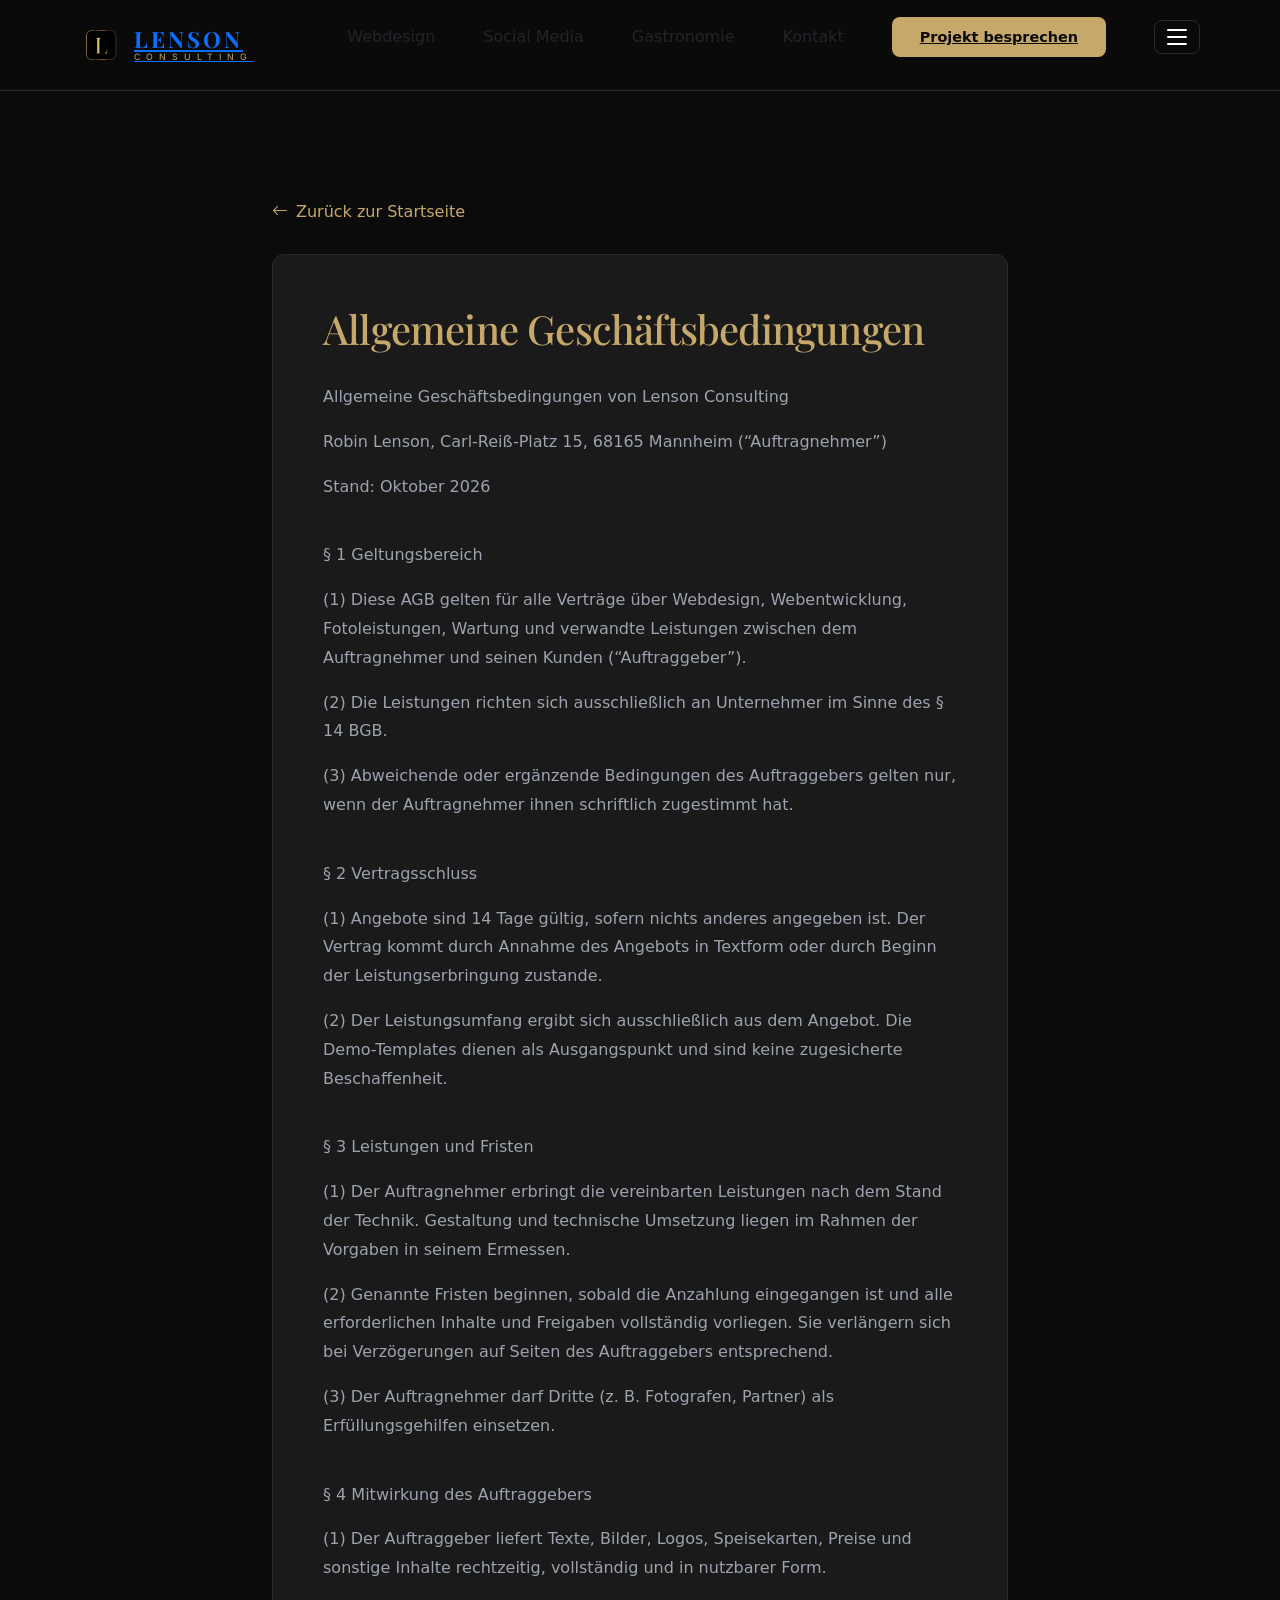
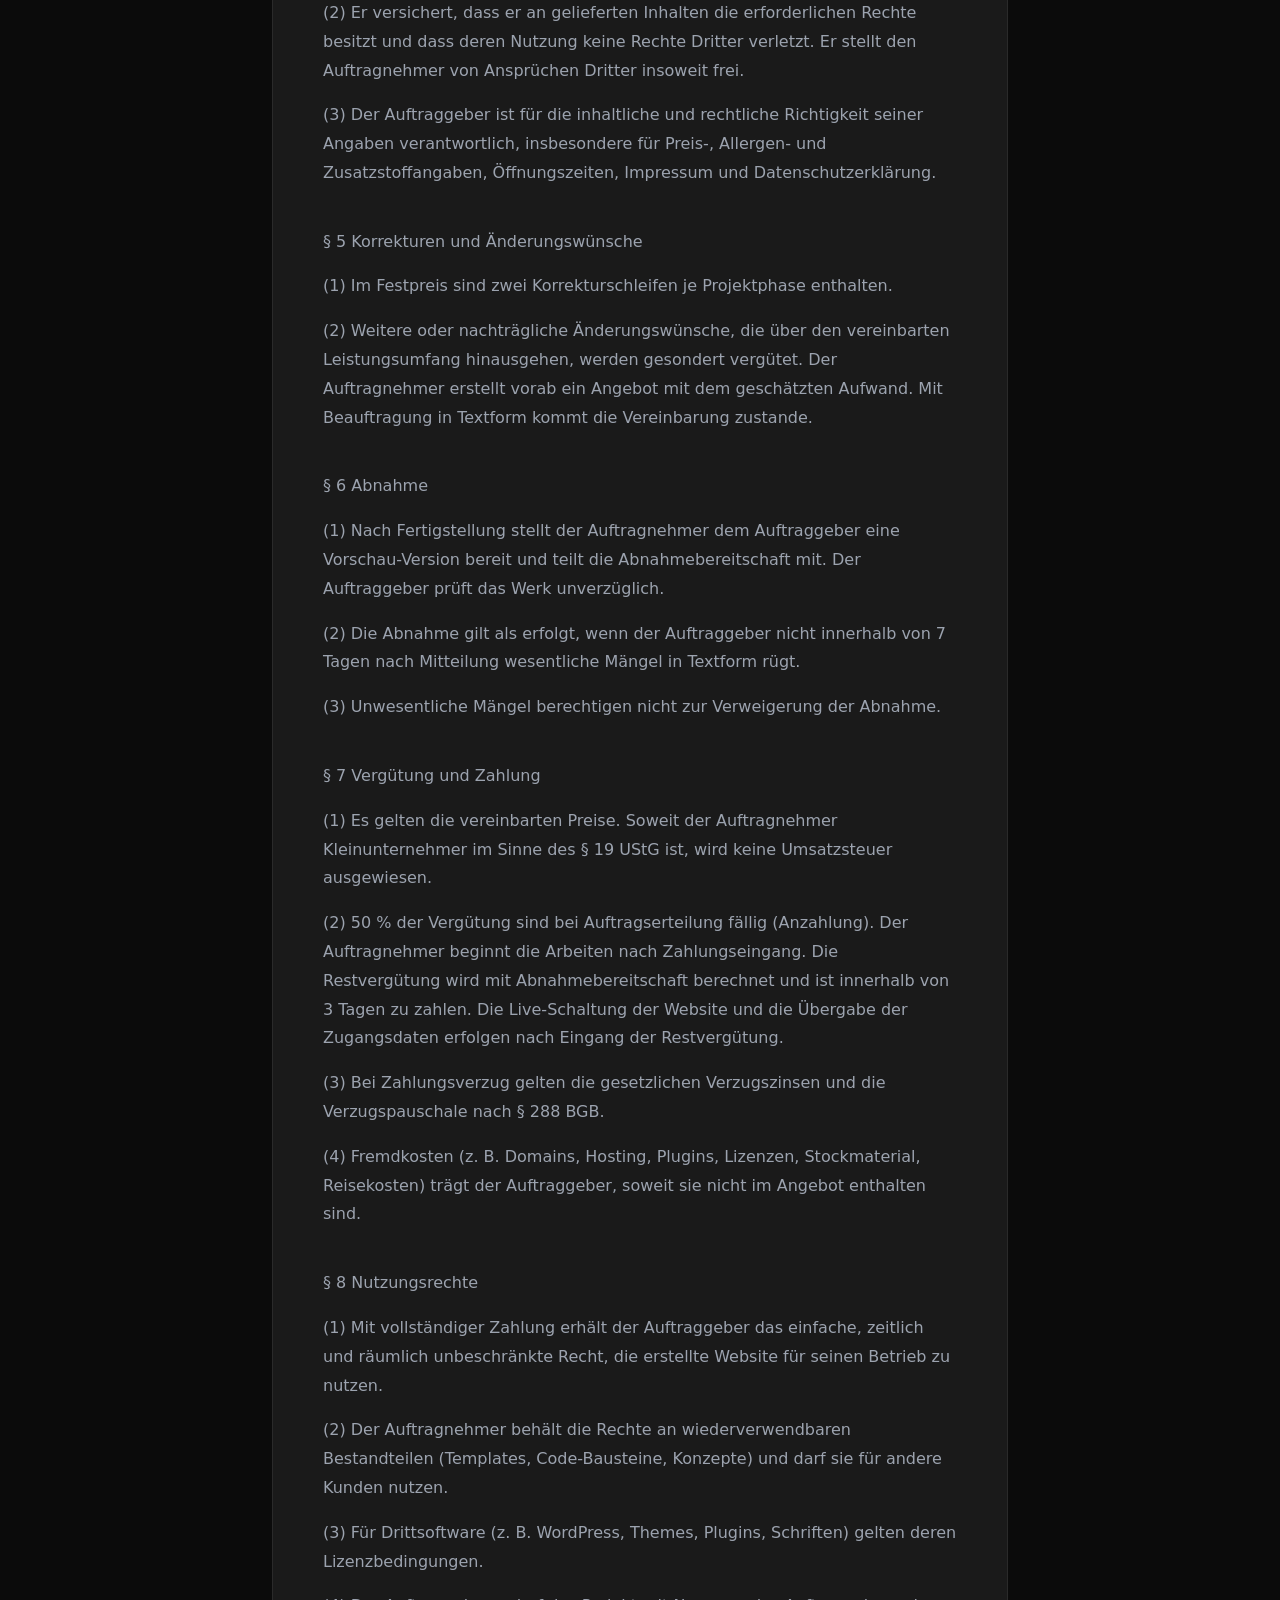
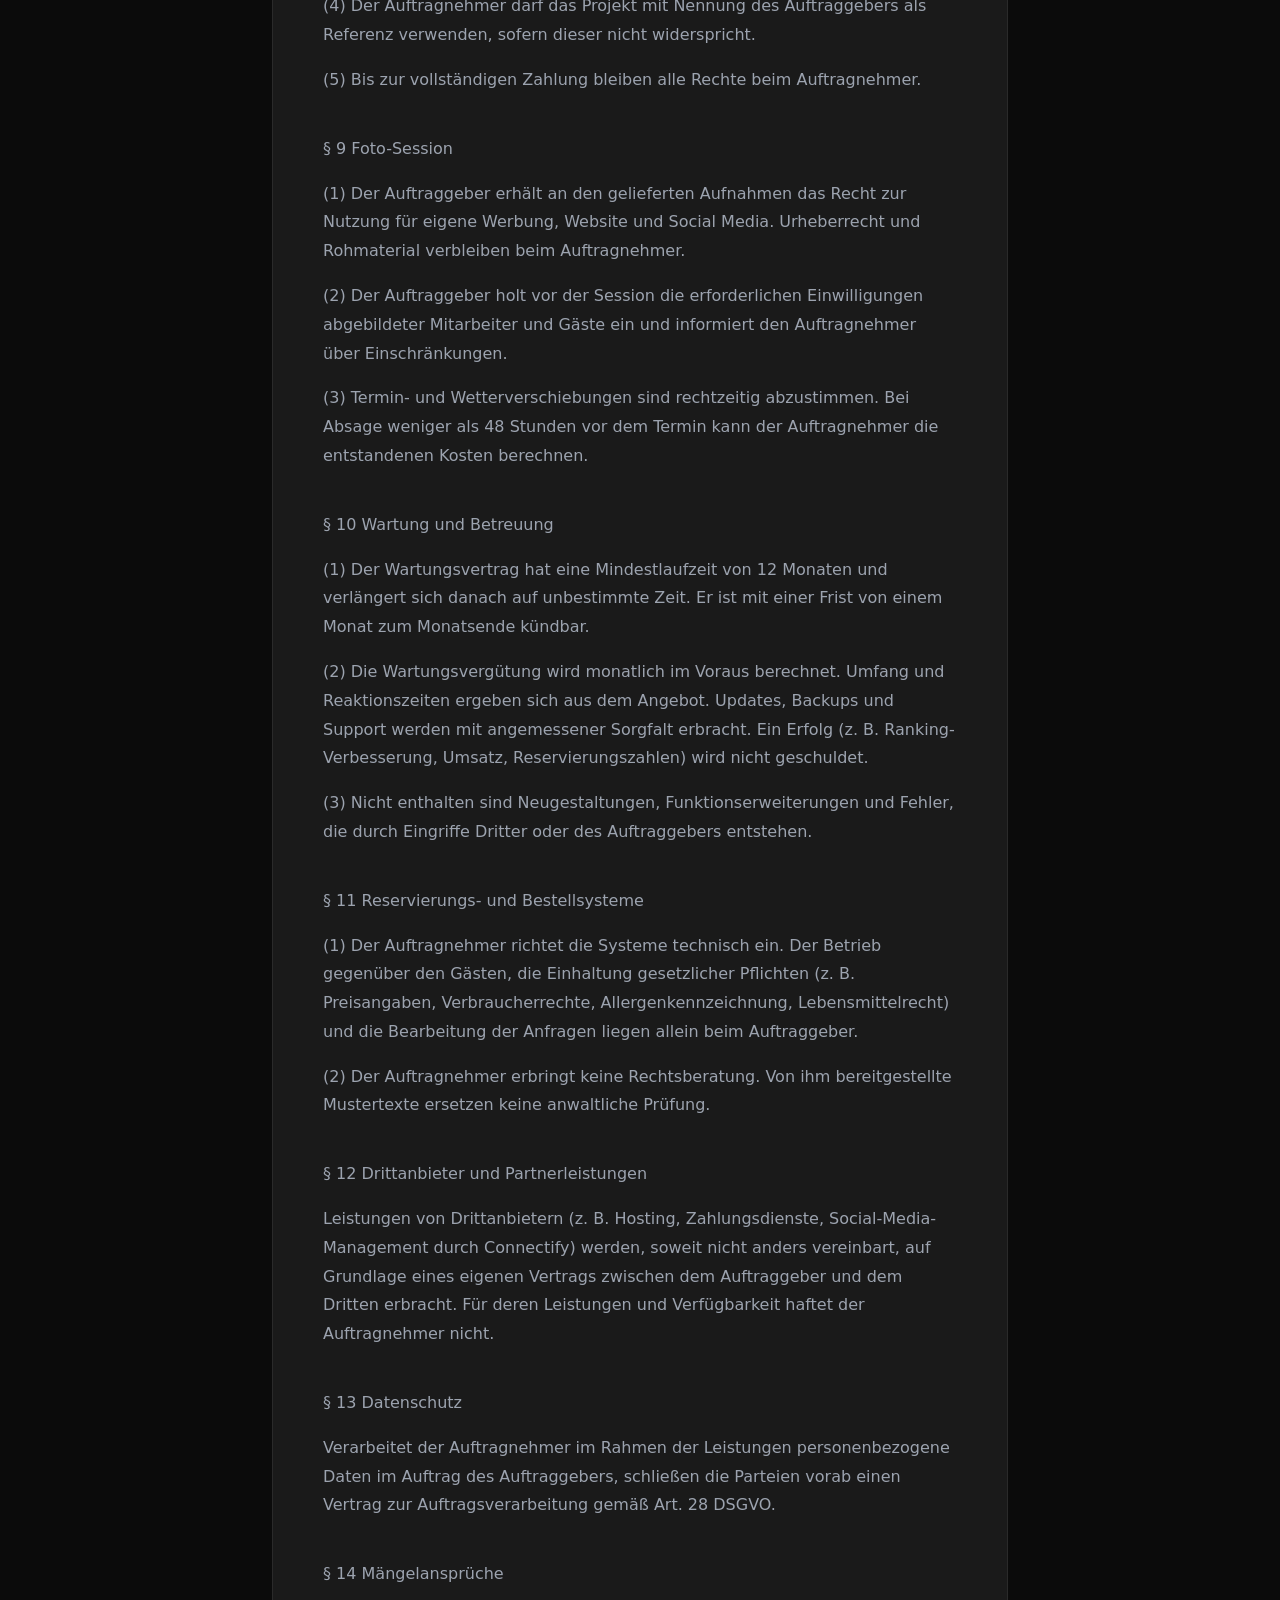
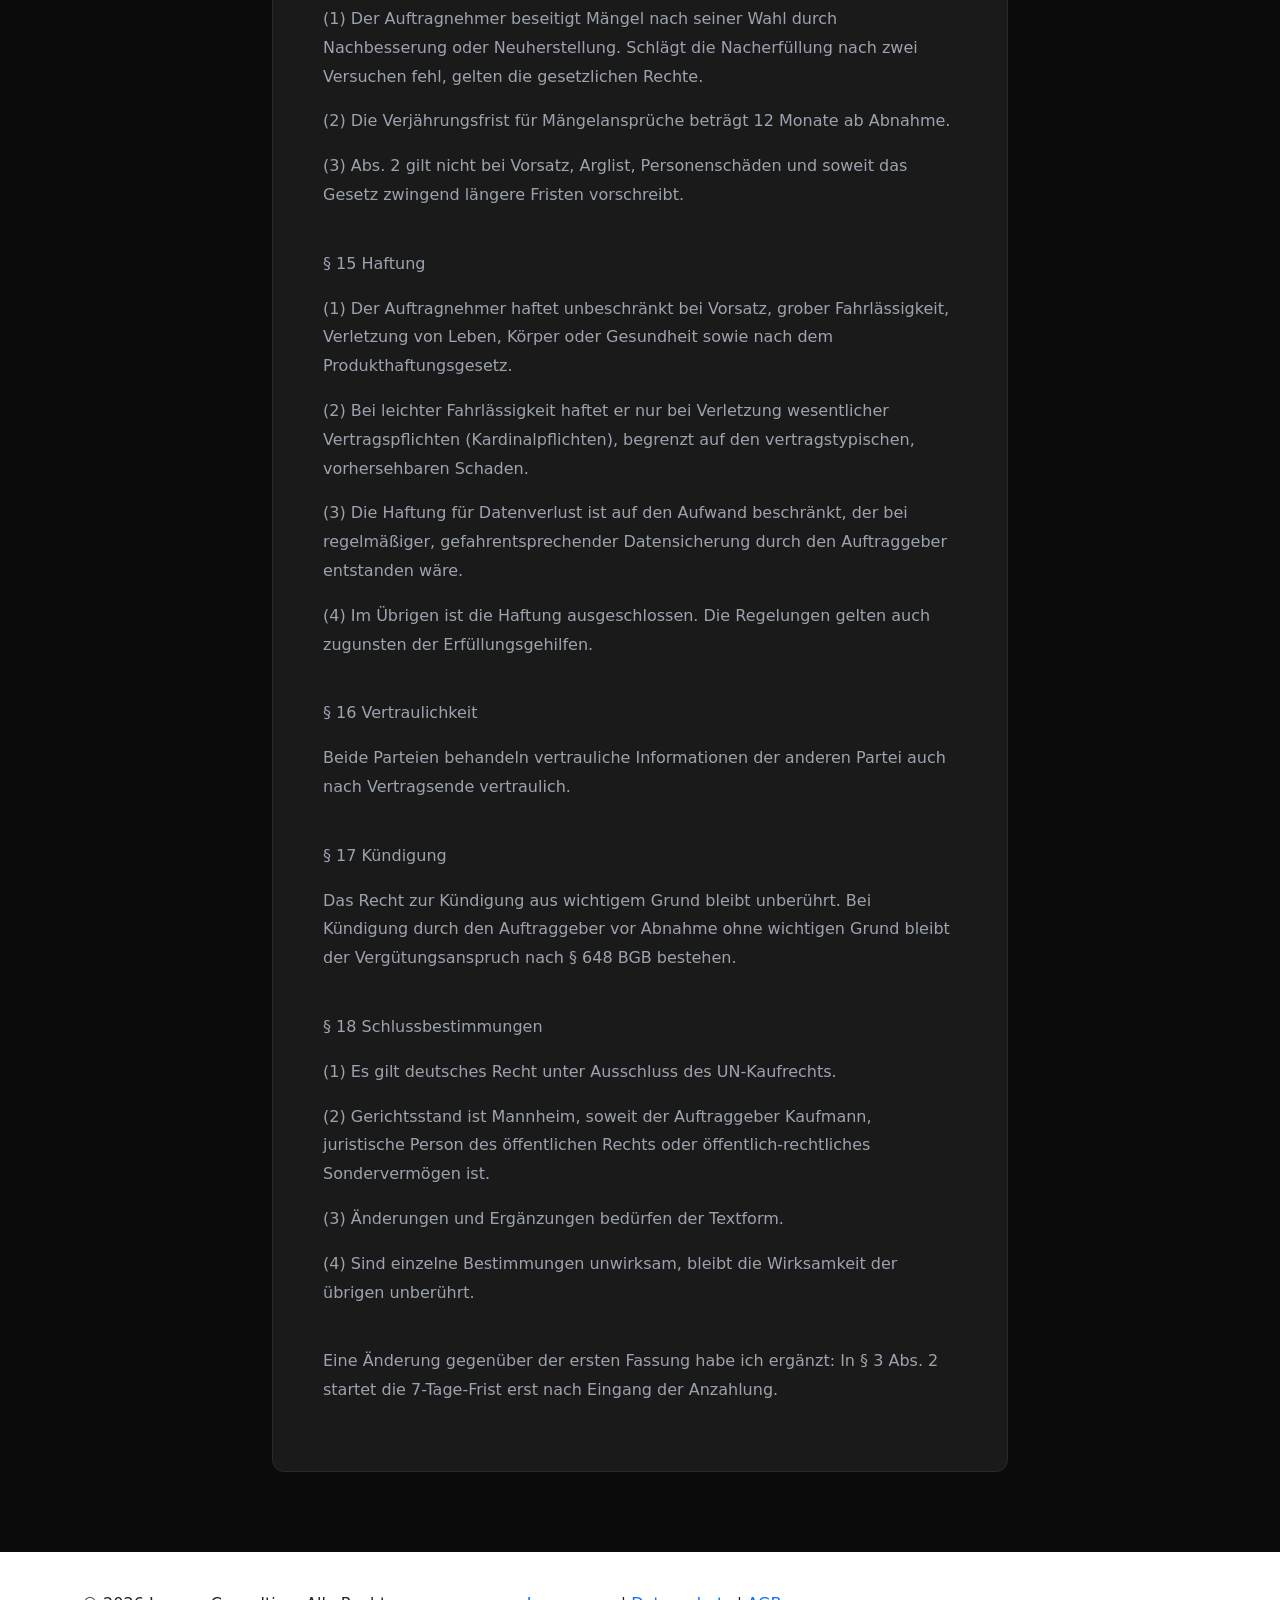
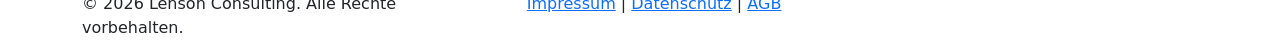
==== commit 1bb8d441: "relaunch" ====
--- a/agb.html
+++ b/agb.html
@@ -12,7 +12,7 @@
     <link href="https://fonts.googleapis.com/css2?family=Alex+Brush&family=Playfair+Display:ital,wght@0,400;0,500;0,600;0,700;1,400&family=Inter:wght@300;400;500;600;700&display=swap" rel="stylesheet">
     
     <style>
-        .legal-section { padding: 160px 0 80px; background-color: #0B0B0B; }
+        .legal-section { padding: 200px 0 80px; background-color: #0B0B0B; }
         .legal-content { background: #1A1A1A; border-radius: 12px; padding: 50px; border: 1px solid #2A2A2A; }
         .legal-content h1 { font-family: 'Playfair Display', serif; color: #C6A86B; margin-bottom: 30px; }
         .legal-content h2 { font-family: 'Playfair Display', serif; color: #FFFFFF; font-size: 1.5rem; margin-top: 30px; margin-bottom: 15px; }
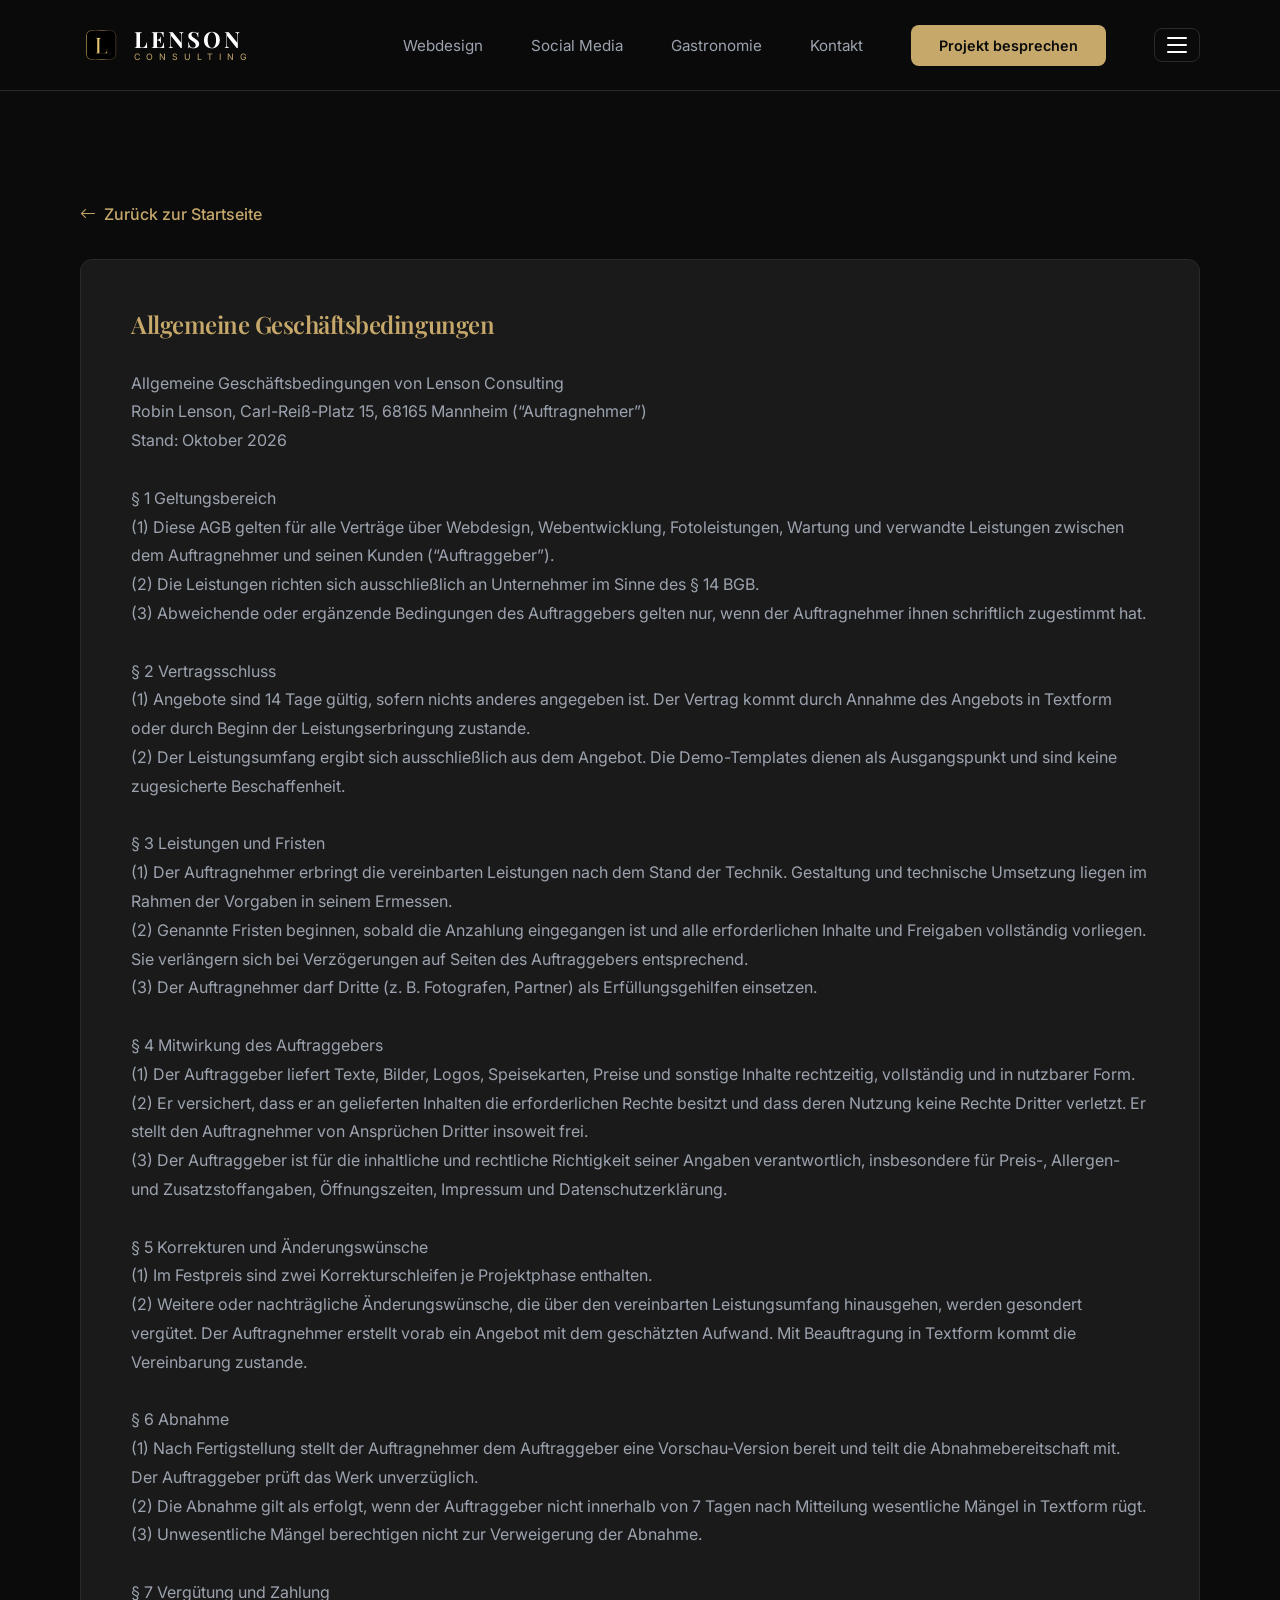
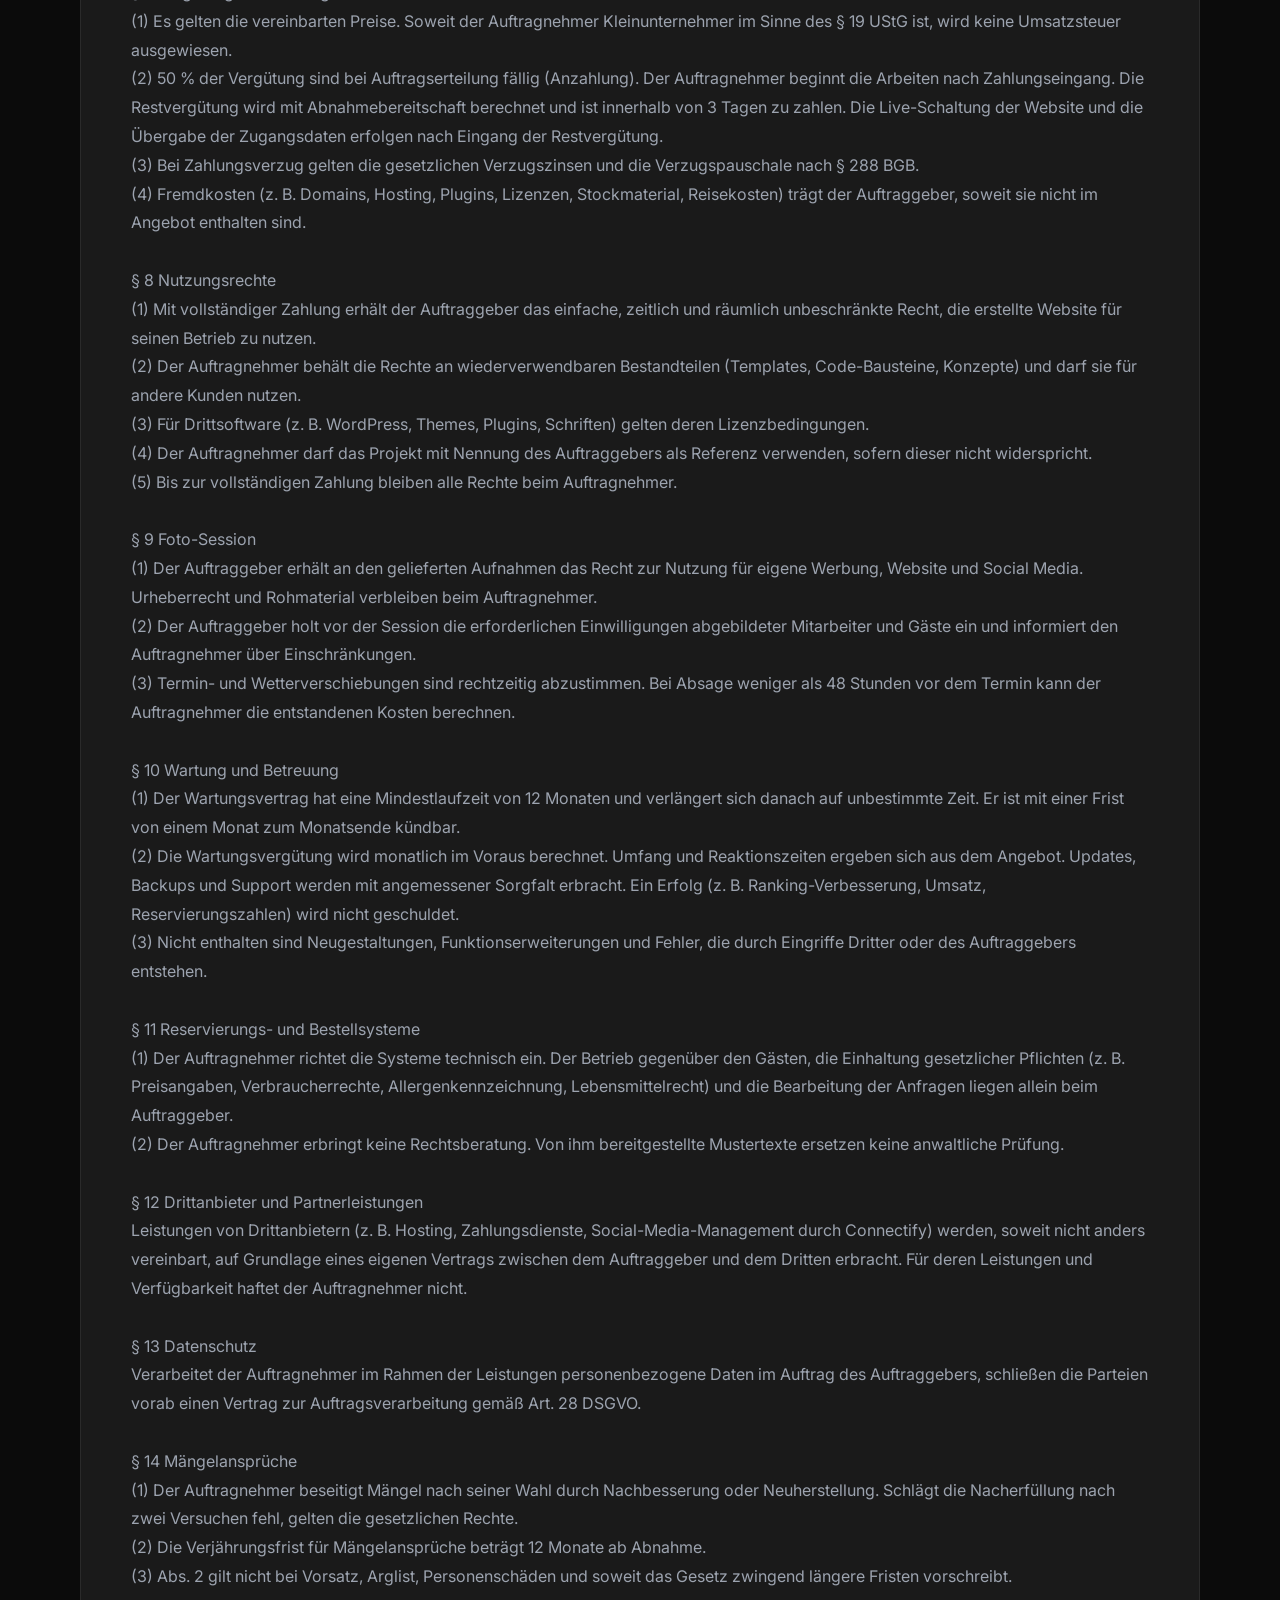
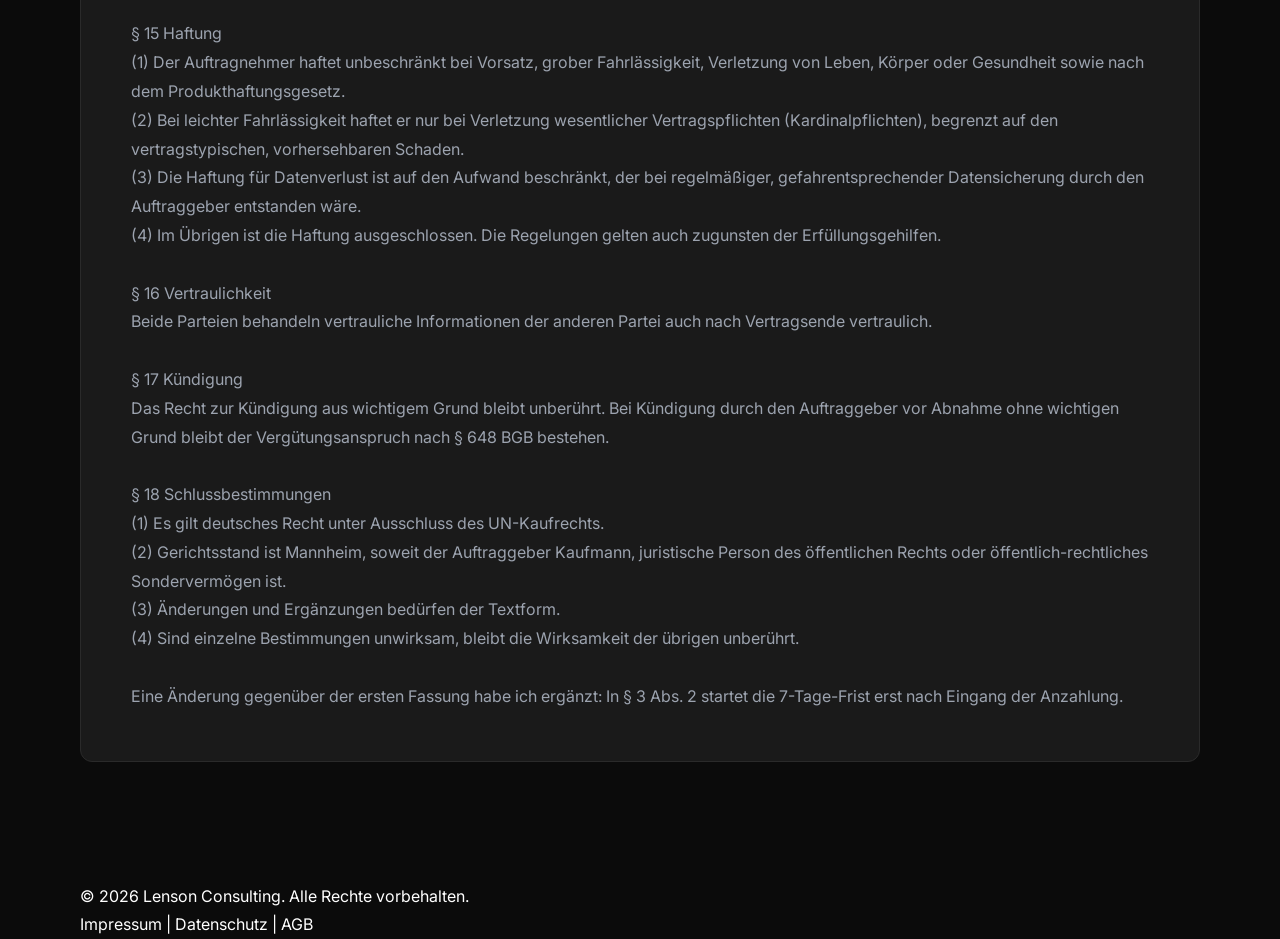
==== commit dd80da98: "fix: navbar styles für rechtliche Seiten angepasst" ====
--- a/agb.html
+++ b/agb.html
@@ -7,9 +7,8 @@
     <title>AGB | Lenson Consulting</title>
     
     <link rel="stylesheet" href="css/landing-new.css">
-    <link href="https://cdn.jsdelivr.net/npm/bootstrap@5.3.2/dist/css/bootstrap.min.css" rel="stylesheet">
     <link href="https://cdn.jsdelivr.net/npm/bootstrap-icons@1.11.3/font/bootstrap-icons.css" rel="stylesheet">
-    <link href="https://fonts.googleapis.com/css2?family=Alex+Brush&family=Playfair+Display:ital,wght@0,400;0,500;0,600;0,700;1,400&family=Inter:wght@300;400;500;600;700&display=swap" rel="stylesheet">
+    <link href="https://fonts.googleapis.com/css2?family=Inter:wght@300;400;500;600&family=Playfair+Display:wght@400;500;600;700&display=swap" rel="stylesheet">
     
     <style>
         .legal-section { padding: 200px 0 80px; background-color: #0B0B0B; }
